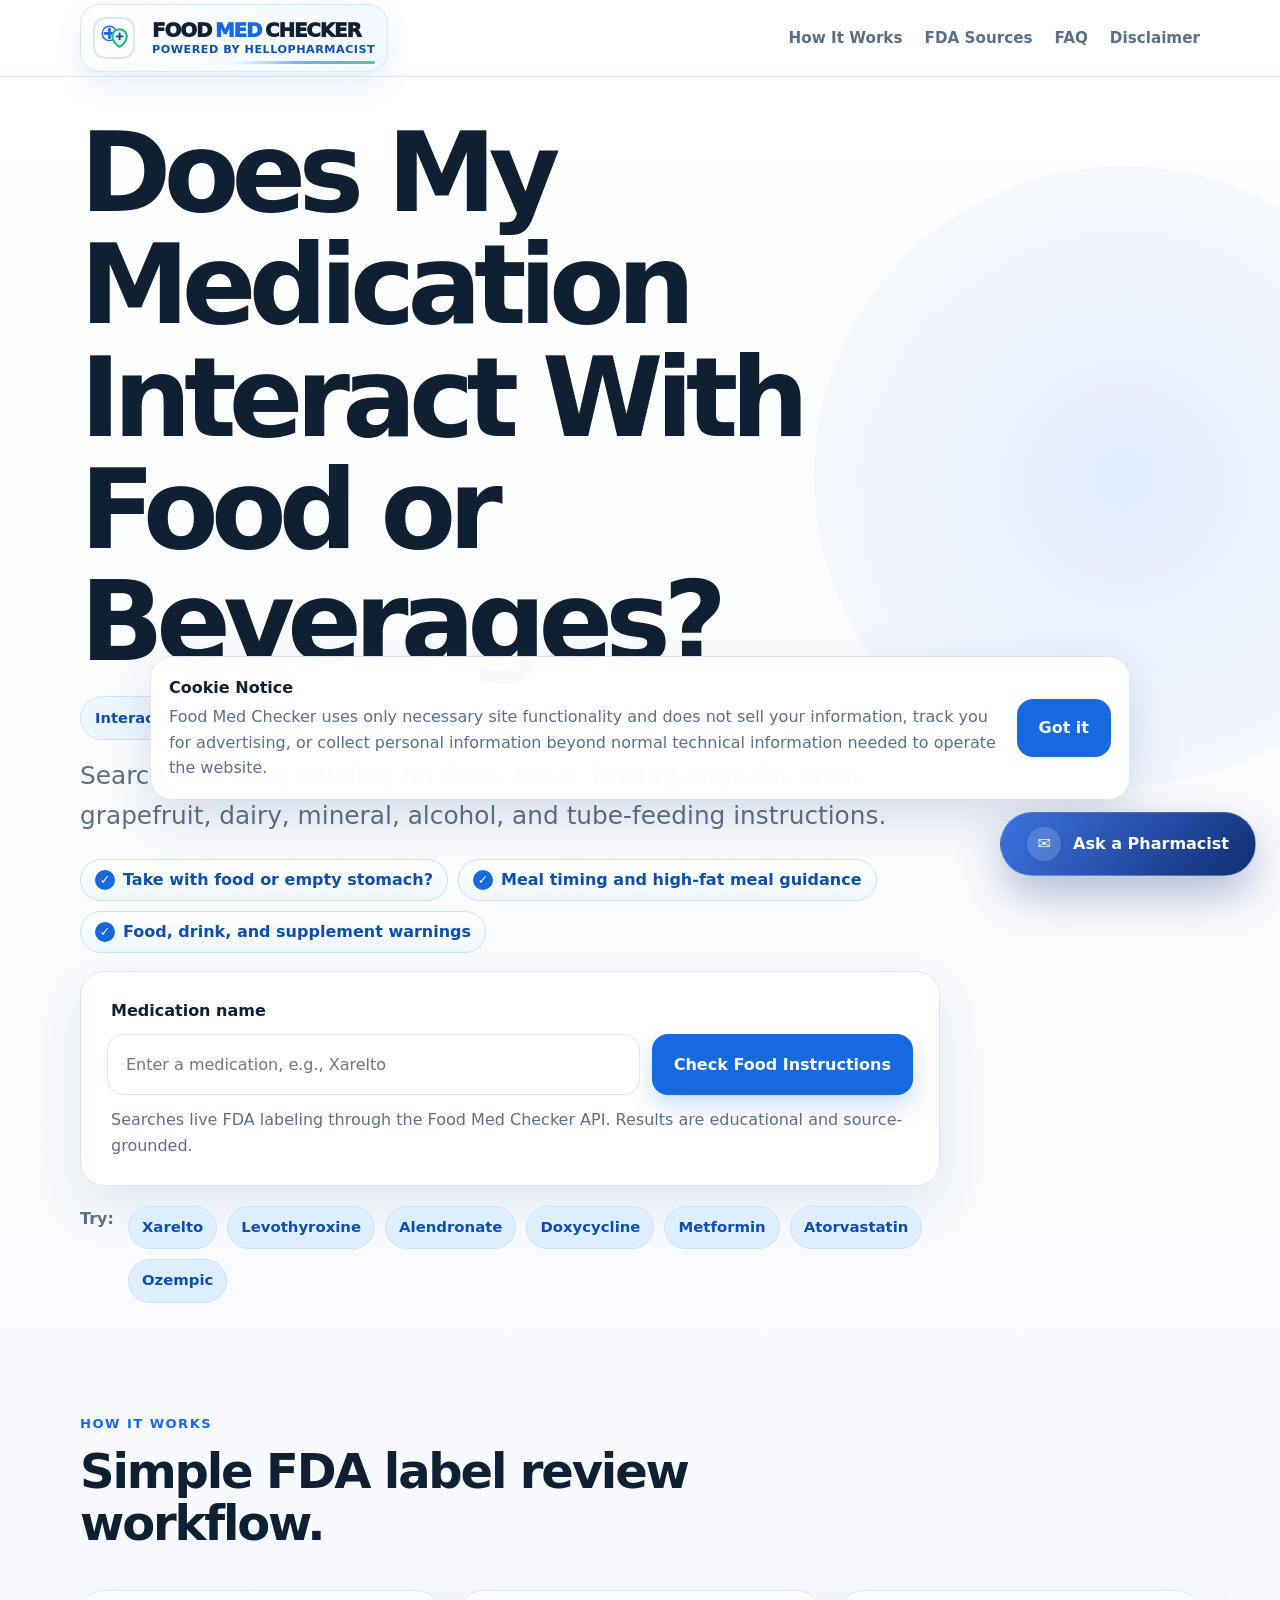
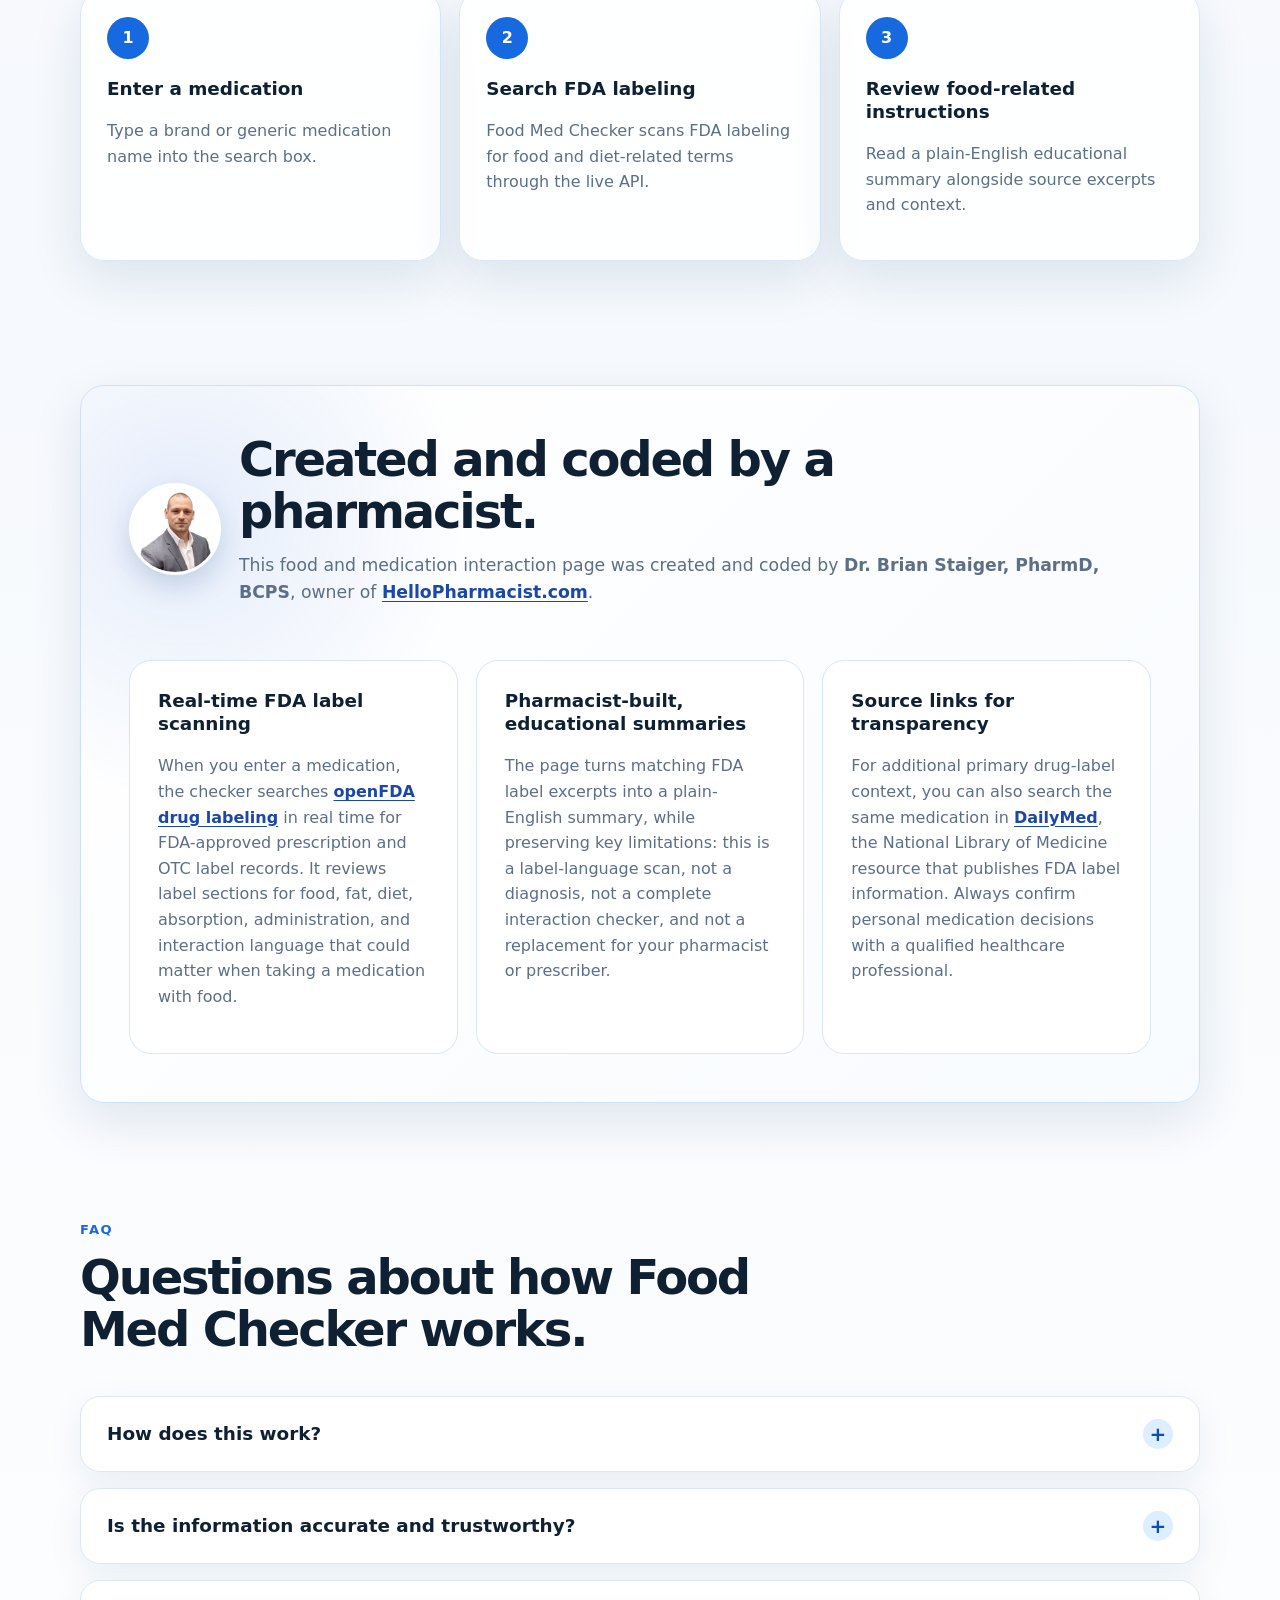
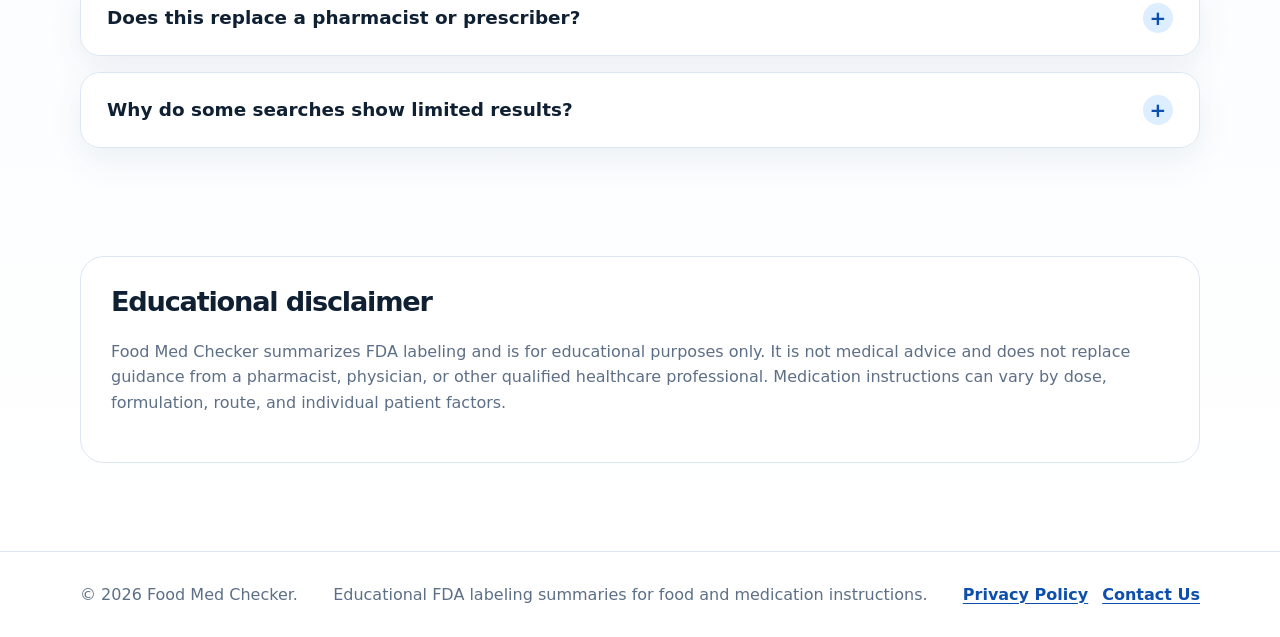
==== index.html @ e7efd561 "Adjust header icon and headshot sizing" ====
<!DOCTYPE html>
<html lang="en">
<head>
  <meta charset="UTF-8">
  <meta name="viewport" content="width=device-width, initial-scale=1.0">
  <title>Does My Medication Interact With Food or Beverages? | Food Med Checker</title>
  <meta name="description" content="Search FDA drug labeling for food, meal, fasting, high-fat meal, grapefruit, dairy, mineral, alcohol, and tube-feeding medication instructions.">
  <link rel="stylesheet" href="assets/css/styles.css">
</head>
<body>
  <header class="site-header">
    <div class="container header-inner">
      <a class="brand" href="#top" aria-label="Food Med Checker home">
        <img class="brand-logo" src="assets/food-med-icon.svg" alt="" aria-hidden="true">
        <span class="brand-text-wrap">
          <span class="brand-title"><span>Food</span> <span>Med</span> <span>Checker</span></span>
          <span class="brand-powered">Powered by HelloPharmacist</span>
        </span>
      </a>
      <nav class="site-nav" aria-label="Primary navigation">
        <a href="#how-it-works">How It Works</a>
        <a href="#fda-sources">FDA Sources</a>
        <a href="#faq">FAQ</a>
        <a href="#disclaimer">Disclaimer</a>
      </nav>
    </div>
  </header>

  <main id="top">
    <section class="hero section">
      <div class="container hero-grid">
        <div class="hero-copy">
          <h1>Does My Medication Interact With Food or Beverages?</h1>
          <p class="powered-by">Interaction Checker Powered by <a href="https://hellopharmacist.com/" target="_blank" rel="noopener noreferrer">HelloPharmacist</a></p>
          <p class="hero-subtitle">Search FDA drug labeling for food, meal, fasting, high-fat meal, grapefruit, dairy, mineral, alcohol, and tube-feeding instructions.</p>

          <div class="hero-highlights" aria-label="What Food Med Checker searches for">
            <span>Take with food or empty stomach?</span>
            <span>Meal timing and high-fat meal guidance</span>
            <span>Food, drink, and supplement warnings</span>
          </div>

          <form class="search-card" id="med-search-form" aria-label="Medication food instruction search">
            <label for="medication-input">Medication name</label>
            <div class="search-row autocomplete-root">
              <div class="autocomplete-field">
                <input id="medication-input" name="medication" type="search" placeholder="Enter a medication, e.g., Xarelto" autocomplete="off" aria-autocomplete="list" aria-expanded="false" aria-controls="suggestions-list" required>
                <div id="suggestions-list" class="suggestions-dropdown hidden" role="listbox" aria-label="Medication suggestions"></div>
              </div>
              <button type="submit">Check Food Instructions</button>
            </div>
            <p class="search-note">Searches live FDA labeling through the Food Med Checker API. Results are educational and source-grounded.</p>
          </form>

          <div class="example-area" aria-label="Example medication searches">
            <span>Try:</span>
            <div class="chip-list">
              <button class="example-chip" type="button">Xarelto</button>
              <button class="example-chip" type="button">Levothyroxine</button>
              <button class="example-chip" type="button">Alendronate</button>
              <button class="example-chip" type="button">Doxycycline</button>
              <button class="example-chip" type="button">Metformin</button>
              <button class="example-chip" type="button">Atorvastatin</button>
              <button class="example-chip" type="button">Ozempic</button>
            </div>
          </div>
        </div>
      </div>
    </section>

    <section class="results-section" aria-live="polite" aria-atomic="false">
      <div class="container">
        <div id="result-card" class="result-card hidden"></div>
      </div>
    </section>

    <section class="section" id="how-it-works">
      <div class="container">
        <div class="section-heading">
          <p class="eyebrow">How it works</p>
          <h2>Simple FDA label review workflow.</h2>
        </div>
        <div class="steps-grid">
          <article class="step-card">
            <span class="step-number">1</span>
            <h3>Enter a medication</h3>
            <p>Type a brand or generic medication name into the search box.</p>
          </article>
          <article class="step-card">
            <span class="step-number">2</span>
            <h3>Search FDA labeling</h3>
            <p>Food Med Checker scans FDA labeling for food and diet-related terms through the live API.</p>
          </article>
          <article class="step-card">
            <span class="step-number">3</span>
            <h3>Review food-related instructions</h3>
            <p>Read a plain-English educational summary alongside source excerpts and context.</p>
          </article>
        </div>
      </div>
    </section>

    <section class="section trust-section" id="fda-sources">
      <div class="container trust-container pharmacist-container">
        <div class="pharmacist-layout">
          <img class="pharmacist-headshot" src="assets/Head Tran.png" alt="Dr. Brian Staiger, PharmD, BCPS">
          <div class="trust-intro">
            <h2>Created and coded by a pharmacist.</h2>
            <p>This food and medication interaction page was created and coded by <strong>Dr. Brian Staiger, PharmD, BCPS</strong>, owner of <a href="https://hellopharmacist.com/" target="_blank" rel="noopener noreferrer">HelloPharmacist.com</a>.</p>
          </div>
        </div>
        <div class="trust-grid">
          <article class="trust-card">
            <h3>Real-time FDA label scanning</h3>
            <p>When you enter a medication, the checker searches <a href="https://open.fda.gov/apis/drug/label/" target="_blank" rel="noopener noreferrer">openFDA drug labeling</a> in real time for FDA-approved prescription and OTC label records. It reviews label sections for food, fat, diet, absorption, administration, and interaction language that could matter when taking a medication with food.</p>
          </article>
          <article class="trust-card">
            <h3>Pharmacist-built, educational summaries</h3>
            <p>The page turns matching FDA label excerpts into a plain-English summary, while preserving key limitations: this is a label-language scan, not a diagnosis, not a complete interaction checker, and not a replacement for your pharmacist or prescriber.</p>
          </article>
          <article class="trust-card">
            <h3>Source links for transparency</h3>
            <p>For additional primary drug-label context, you can also search the same medication in <a href="https://dailymed.nlm.nih.gov/dailymed/" target="_blank" rel="noopener noreferrer">DailyMed</a>, the National Library of Medicine resource that publishes FDA label information. Always confirm personal medication decisions with a qualified healthcare professional.</p>
          </article>
        </div>
      </div>
    </section>

    <section class="section faq-section" id="faq">
      <div class="container">
        <div class="section-heading">
          <p class="eyebrow">FAQ</p>
          <h2>Questions about how Food Med Checker works.</h2>
        </div>
        <div class="faq-list">
          <details class="faq-item">
            <summary>How does this work?</summary>
            <p>Enter a medication name and click “Check Food Instructions.” Food Med Checker searches FDA-approved drug labeling in real time, looks for food-related administration and interaction language, and then shows a plain-English summary with the exact source excerpts used to support the result.</p>
          </details>
          <details class="faq-item">
            <summary>Is the information accurate and trustworthy?</summary>
            <p>The checker reviews FDA-approved labeling for drugs in real time when you click “Check Food Instructions.” No information is made up, written as an unsupported opinion, or pulled from an unverified database. The source material comes from FDA labeling records—the same label information you can review through resources such as DailyMed.</p>
          </details>
          <details class="faq-item">
            <summary>Does this replace a pharmacist or prescriber?</summary>
            <p>No. Food Med Checker is an educational label-search tool. It can help you find FDA label language about food, meals, fasting, absorption, and related instructions, but your pharmacist or prescriber should confirm what applies to your dose, formulation, medical history, and full medication list.</p>
          </details>
          <details class="faq-item">
            <summary>Why do some searches show limited results?</summary>
            <p>Some labels do not contain clear food-related wording, and instructions can vary by brand, generic manufacturer, formulation, and route. If a result looks incomplete, try a brand name and a generic name, then review the linked label source or ask a healthcare professional.</p>
          </details>
        </div>
      </div>
    </section>

    <section class="section disclaimer-section" id="disclaimer">
      <div class="container">
        <div class="disclaimer-card">
          <h2>Educational disclaimer</h2>
          <p>Food Med Checker summarizes FDA labeling and is for educational purposes only. It is not medical advice and does not replace guidance from a pharmacist, physician, or other qualified healthcare professional. Medication instructions can vary by dose, formulation, route, and individual patient factors.</p>
        </div>
      </div>
    </section>
  </main>

  <footer class="site-footer">
    <div class="container footer-inner">
      <p>&copy; <span id="year"></span> Food Med Checker.</p>
      <p>Educational FDA labeling summaries for food and medication instructions.</p>
      <nav class="footer-links" aria-label="Footer navigation">
        <a href="privacy-policy.html">Privacy Policy</a>
        <a href="contact-us.html">Contact Us</a>
      </nav>
    </div>
  </footer>

  <a class="sticky-pharmacist-cta" href="contact-us.html" aria-label="Ask a pharmacist">
    <span class="cta-icon" aria-hidden="true">✉</span>
    <span>Ask a Pharmacist</span>
  </a>

  <div class="cookie-banner hidden" id="cookie-banner" role="dialog" aria-live="polite" aria-label="Cookie notice">
    <div>
      <strong>Cookie Notice</strong>
      <p>Food Med Checker uses only necessary site functionality and does not sell your information, track you for advertising, or collect personal information beyond normal technical information needed to operate the website.</p>
    </div>
    <button type="button" id="cookie-accept-button">Got it</button>
  </div>

  <script src="assets/js/app.js" defer></script>
</body>
</html>
---- assets/css/styles.css ----
:root {
  --bg: #f6f9fd;
  --surface: #ffffff;
  --surface-blue: #eef7ff;
  --text: #102033;
  --muted: #5d6f86;
  --blue: #1769e0;
  --blue-dark: #0e4fae;
  --blue-soft: #dceeff;
  --border: #dbe7f3;
  --shadow: 0 18px 50px rgba(25, 72, 125, 0.12);
  --radius: 24px;
}

* { box-sizing: border-box; }

html {
  scroll-behavior: smooth;
}

body {
  margin: 0;
  font-family: system-ui, -apple-system, BlinkMacSystemFont, "Segoe UI", sans-serif;
  color: var(--text);
  background: linear-gradient(180deg, #ffffff 0%, var(--bg) 48%, #ffffff 100%);
  line-height: 1.6;
  overflow-x: hidden;
}

a { color: inherit; text-decoration: none; }

.container {
  width: min(1120px, calc(100% - 40px));
  margin: 0 auto;
}

.site-header {
  position: sticky;
  top: 0;
  z-index: 20;
  background: rgba(255, 255, 255, 0.88);
  backdrop-filter: blur(16px);
  border-bottom: 1px solid rgba(219, 231, 243, 0.8);
}

.header-inner,
.footer-inner {
  display: flex;
  align-items: center;
  justify-content: space-between;
  gap: 24px;
}

.header-inner { min-height: 76px; }

.brand {
  position: relative;
  display: inline-flex;
  align-items: center;
  gap: 13px;
  padding: 8px 12px 8px 8px;
  border: 1px solid rgba(199, 227, 255, 0.72);
  border-radius: 20px;
  background: linear-gradient(135deg, rgba(255, 255, 255, 0.94) 0%, rgba(238, 247, 255, 0.9) 100%);
  box-shadow: 0 12px 28px rgba(23, 105, 224, 0.11);
  font-weight: 800;
  letter-spacing: -0.02em;
}

.brand::after {
  content: "";
  position: absolute;
  right: 12px;
  bottom: 7px;
  width: 46%;
  height: 3px;
  border-radius: 999px;
  background: linear-gradient(90deg, rgba(23, 105, 224, 0), rgba(23, 105, 224, 0.55), rgba(42, 179, 126, 0.75));
}

.brand-logo {
  display: block;
  width: 50px;
  height: 50px;
  flex: 0 0 auto;
  object-fit: contain;
  padding: 4px;
  border-radius: 14px;
  background: #ffffff;
}

.brand-text-wrap {
  display: grid;
  gap: 3px;
  line-height: 1.02;
}

.brand-title {
  display: flex;
  flex-wrap: wrap;
  gap: 0.18em;
  color: var(--text);
  font-size: clamp(1.02rem, 1.6vw, 1.24rem);
  font-weight: 950;
  letter-spacing: -0.055em;
  text-transform: uppercase;
}

.brand-title span:nth-child(2) {
  color: var(--blue);
}

.brand-powered {
  color: var(--blue-dark);
  font-size: 0.7rem;
  font-weight: 800;
  letter-spacing: 0.045em;
  text-transform: uppercase;
}

.site-nav {
  display: flex;
  gap: 22px;
  color: var(--muted);
  font-size: 0.95rem;
  font-weight: 600;
}

.site-nav a:hover { color: var(--blue); }

.section { padding: 88px 0; }

.hero { padding-top: 76px; }

.hero-grid {
  display: grid;
  grid-template-columns: minmax(0, 1.15fr) minmax(310px, 0.85fr);
  gap: 40px;
  align-items: center;
}

.eyebrow {
  margin: 0 0 12px;
  color: var(--blue);
  font-size: 0.82rem;
  font-weight: 800;
  letter-spacing: 0.11em;
  text-transform: uppercase;
}

h1, h2, h3, p { margin-top: 0; }

h1 {
  max-width: 760px;
  margin-bottom: 22px;
  font-size: clamp(2.35rem, 5.15vw, 4.35rem);
  line-height: 1.02;
  letter-spacing: -0.07em;
}

h2 {
  font-size: clamp(2rem, 4vw, 3rem);
  line-height: 1.08;
  letter-spacing: -0.045em;
}

h3 {
  font-size: 1.15rem;
  line-height: 1.25;
}

.hero-subtitle {
  max-width: 720px;
  color: var(--muted);
  font-size: clamp(1.08rem, 2vw, 1.35rem);
}

.search-card,
.hero-panel,
.step-card,
.trust-container,
.disclaimer-card,
.result-card {
  border: 1px solid var(--border);
  border-radius: var(--radius);
  background: rgba(255, 255, 255, 0.94);
  box-shadow: var(--shadow);
}

.search-card {
  max-width: 780px;
  margin: 32px 0 20px;
  padding: 18px;
}

.search-card label {
  display: block;
  margin: 0 0 10px 4px;
  font-weight: 800;
}

.search-row {
  display: flex;
  gap: 12px;
}

input[type="search"] {
  flex: 1;
  min-width: 0;
  border: 1px solid var(--border);
  border-radius: 16px;
  padding: 17px 18px;
  color: var(--text);
  font: inherit;
  outline: none;
}

input[type="search"]:focus {
  border-color: var(--blue);
  box-shadow: 0 0 0 4px rgba(23, 105, 224, 0.12);
}

button {
  border: 0;
  border-radius: 16px;
  padding: 16px 22px;
  cursor: pointer;
  font: inherit;
  font-weight: 800;
}

.search-row button {
  color: #ffffff;
  background: var(--blue);
  box-shadow: 0 12px 24px rgba(23, 105, 224, 0.22);
}

.search-row button:hover { background: var(--blue-dark); }

.search-note {
  margin: 12px 4px 0;
  color: var(--muted);
  font-size: 0.92rem;
}

.example-area {
  display: flex;
  align-items: flex-start;
  gap: 14px;
  color: var(--muted);
  font-weight: 700;
}

.chip-list {
  display: flex;
  flex-wrap: wrap;
  gap: 10px;
}

.example-chip {
  padding: 9px 13px;
  color: var(--blue-dark);
  background: var(--blue-soft);
  border: 1px solid #c7e3ff;
  border-radius: 999px;
  font-size: 0.93rem;
}

.example-chip:hover { background: #cfe8ff; }

.hero-panel {
  padding: 34px;
  background: linear-gradient(180deg, #ffffff 0%, var(--surface-blue) 100%);
}


.hero-panel p,
.step-card p,
.trust-card p,
.disclaimer-card p,
.result-section-card p { color: var(--muted); }

.hero-panel ul {
  margin: 22px 0 0;
  padding-left: 20px;
  color: var(--text);
  font-weight: 600;
}

.results-section { padding: 0 0 20px; }

.result-card {
  padding: 30px;
  scroll-margin-top: 100px;
  overflow: hidden;
}

.hidden { display: none; }

.result-topline {
  display: inline-flex;
  margin-bottom: 14px;
  padding: 7px 12px;
  border-radius: 999px;
  color: var(--blue-dark);
  background: var(--blue-soft);
  font-size: 0.85rem;
  font-weight: 800;
}

.result-status {
  margin-bottom: 24px;
  padding: 16px 18px;
  border: 1px solid #c7e3ff;
  border-radius: 18px;
  color: var(--blue-dark);
  background: var(--surface-blue);
  font-weight: 700;
}

.result-grid {
  display: grid;
  grid-template-columns: repeat(2, minmax(0, 1fr));
  gap: 16px;
  min-width: 0;
}

.result-section-card {
  min-width: 0;
  max-width: 100%;
  padding: 20px;
  border: 1px solid var(--border);
  border-radius: 18px;
  background: #ffffff;
  overflow-wrap: anywhere;
}

.result-section-card:last-child { grid-column: 1 / -1; }

.section-heading {
  max-width: 720px;
  margin-bottom: 30px;
}

.steps-grid,
.trust-grid {
  display: grid;
  grid-template-columns: repeat(3, minmax(0, 1fr));
  gap: 18px;
}

.step-card,
.trust-card { padding: 26px; }

.step-number {
  display: grid;
  place-items: center;
  width: 42px;
  height: 42px;
  margin-bottom: 18px;
  border-radius: 50%;
  color: #ffffff;
  background: var(--blue);
  font-weight: 900;
}

.trust-section { padding-top: 36px; }

.trust-container {
  padding: 40px;
  background: linear-gradient(135deg, #ffffff 0%, #f0f8ff 100%);
}

.trust-intro {
  max-width: 790px;
  margin-bottom: 28px;
}

.trust-intro p:last-child { color: var(--muted); font-size: 1.08rem; }

.trust-card {
  border: 1px solid var(--border);
  border-radius: 20px;
  background: #ffffff;
}

.disclaimer-section { padding-top: 20px; }

.disclaimer-card {
  padding: 30px;
  box-shadow: none;
}

.disclaimer-card h2 { font-size: 1.7rem; }

.site-footer {
  padding: 30px 0;
  color: var(--muted);
  border-top: 1px solid var(--border);
}

.site-footer p { margin: 0; }

@media (max-width: 860px) {
  .header-inner,
  .footer-inner,
  .example-area {
    align-items: flex-start;
    flex-direction: column;
  }

  .site-nav { gap: 14px; flex-wrap: wrap; }

  .hero-grid,
  .steps-grid,
  .trust-grid,
  .result-grid {
    grid-template-columns: 1fr;
  }

  .section { padding: 64px 0; }

  .hero { padding-top: 52px; }

  .result-section-card:last-child { grid-column: auto; }
}

@media (max-width: 620px) {
  .container { width: min(100% - 28px, 1120px); }

  .site-header {
    position: static;
  }

  .header-inner {
    min-height: 66px;
  }

  .site-nav {
    display: none;
  }

  .search-row { flex-direction: column; }

  .search-row button,
  input[type="search"] { width: 100%; }

  .search-card,
  .hero-panel,
  .trust-container,
  .disclaimer-card,
  .result-card { border-radius: 20px; }

  .trust-container,
  .result-card { padding: 22px; }

  .result-section-card { padding: 18px; }

  h1 { letter-spacing: -0.055em; }
}

.search-row button:disabled {
  cursor: wait;
  opacity: 0.74;
}

.result-status-warning {
  border-color: #f3d58a;
  color: #76530a;
  background: #fff8e8;
}

.result-status-error {
  border-color: #f1b9b9;
  color: #8d2424;
  background: #fff0f0;
}

.result-topline-error {
  color: #8d2424;
  background: #ffe1e1;
}

.loading-card {
  display: flex;
  align-items: center;
  gap: 18px;
  padding: 22px;
  border: 1px solid #c7e3ff;
  border-radius: 20px;
  color: var(--blue-dark);
  background: linear-gradient(135deg, #ffffff 0%, var(--surface-blue) 100%);
}

.loading-card p { margin: 4px 0 0; color: var(--muted); }

.loading-spinner {
  flex: 0 0 auto;
  width: 34px;
  height: 34px;
  border: 4px solid #c7e3ff;
  border-top-color: var(--blue);
  border-radius: 50%;
  animation: spin 0.9s linear infinite;
}

@keyframes spin { to { transform: rotate(360deg); } }

.result-metadata {
  margin: -6px 0 22px;
  color: var(--muted);
  font-size: 0.92rem;
  font-weight: 600;
}


.sources-info-icon {
  display: inline-flex;
  align-items: center;
  justify-content: center;
  flex: 0 0 auto;
  width: 18px;
  height: 18px;
  min-width: 18px;
  padding: 0;
  border: 1px solid #b8cce3;
  border-radius: 50%;
  color: var(--blue-dark);
  background: #f3f8ff;
  font-size: 0.72rem;
  line-height: 1;
  font-weight: 800;
  box-shadow: none;
}

.sources-info-card {
  display: flex;
  align-items: flex-start;
  gap: 10px;
  max-width: 100%;
  margin: 0 0 16px;
  padding: 12px 14px;
  border: 1px solid var(--border);
  border-radius: 14px;
  color: var(--text);
  background: #f8fbff;
  font-size: 0.82rem;
  font-weight: 600;
  line-height: 1.45;
}

.sources-info-card p {
  min-width: 0;
  margin: 0;
}

.result-section-card h4,
.source-card h4,
.excerpt-card h4 {
  margin: 0 0 8px;
  font-size: 1rem;
  line-height: 1.3;
}

.result-section-card-featured {
  background: linear-gradient(180deg, #ffffff 0%, #f6fbff 100%);
}

.findings-list {
  margin: 0;
  padding-left: 20px;
  color: var(--muted);
}

.findings-list li + li { margin-top: 10px; }

.term-chip-list {
  display: flex;
  flex-wrap: wrap;
  gap: 10px;
}

.term-chip {
  display: inline-flex;
  align-items: center;
  padding: 8px 12px;
  border: 1px solid #c7e3ff;
  border-radius: 999px;
  color: var(--blue-dark);
  background: var(--surface-blue);
  font-size: 0.9rem;
  font-weight: 800;
}

.excerpt-section,
.sources-card { grid-column: 1 / -1; }

.excerpt-list,
.source-list {
  display: grid;
  gap: 14px;
}

.excerpt-card,
.source-card {
  min-width: 0;
  max-width: 100%;
  padding: 17px;
  border: 1px solid var(--border);
  border-radius: 16px;
  background: #fbfdff;
  overflow-wrap: anywhere;
}

.excerpt-card p,
.source-card p { margin-bottom: 0; }

.excerpt-meta {
  display: flex;
  flex-wrap: wrap;
  gap: 8px;
  margin-bottom: 10px;
}

.excerpt-meta span {
  padding: 5px 9px;
  border-radius: 999px;
  color: var(--muted);
  background: #eef4fb;
  font-size: 0.82rem;
  font-weight: 700;
}

.source-link {
  display: inline-flex;
  margin-top: 12px;
  color: var(--blue);
  font-weight: 800;
}

.source-link:hover { color: var(--blue-dark); }

.source-id,
.result-disclaimer,
.technical-details {
  color: var(--muted);
  font-size: 0.9rem;
}

.source-id { margin-top: 8px; }

.result-disclaimer {
  margin-top: 18px;
  padding-top: 18px;
  border-top: 1px solid var(--border);
}

.technical-details {
  margin-top: 16px;
}

.technical-details summary {
  cursor: pointer;
  font-weight: 800;
}

.powered-by {
  display: inline-flex;
  align-items: center;
  gap: 6px;
  margin: -6px 0 16px;
  padding: 9px 14px;
  border: 1px solid #c7e3ff;
  border-radius: 999px;
  color: var(--blue-dark);
  background: var(--surface-blue);
  font-size: 0.92rem;
  font-weight: 800;
}

.powered-by a,
.trust-card a,
.trust-intro a,
.excerpt-link {
  color: #1b48a8;
  text-decoration: underline;
  text-underline-offset: 3px;
  font-weight: 800;
}

.pharmacist-container {
  position: relative;
  overflow: hidden;
  padding: 48px;
  border-color: #cfe0fb;
  background: radial-gradient(circle at 9% 18%, rgba(58, 115, 226, 0.13), transparent 24%), linear-gradient(135deg, #ffffff 0%, #f8fbff 100%);
}

.pharmacist-layout {
  display: flex;
  align-items: center;
  gap: 18px;
  margin-bottom: 36px;
}

.pharmacist-headshot {
  width: 92px;
  height: 92px;
  flex: 0 0 92px;
  border: 3px solid #ffffff;
  border-radius: 50%;
  background: #ffffff;
  box-shadow: 0 12px 26px rgba(25, 72, 125, 0.18);
  object-fit: cover;
  object-position: center top;
}

.pill-eyebrow {
  display: inline-flex;
  margin-bottom: 18px;
  padding: 7px 16px;
  border-radius: 999px;
  background: var(--blue-soft);
}

.pharmacist-container .trust-intro {
  max-width: 880px;
  margin-bottom: 0;
}

.pharmacist-container .trust-intro h2 {
  margin-bottom: 14px;
}

.pharmacist-container .trust-card {
  padding: 28px;
  border-color: #d8e6fa;
  border-radius: 22px;
  box-shadow: none;
}

.faq-section {
  padding-top: 28px;
}

.faq-list {
  display: grid;
  gap: 16px;
}

.faq-item {
  padding: 24px 26px;
  border: 1px solid var(--border);
  border-radius: 20px;
  background: rgba(255, 255, 255, 0.94);
  box-shadow: 0 12px 34px rgba(25, 72, 125, 0.08);
}

.faq-item h3 {
  margin-bottom: 8px;
}

.faq-item p,
.excerpt-count,
.excerpt-source-note {
  color: var(--muted);
}

.excerpt-count {
  margin-bottom: 14px;
  font-weight: 800;
}

.excerpt-card-heading {
  display: flex;
  align-items: flex-start;
  justify-content: space-between;
  gap: 16px;
}

.excerpt-link {
  flex: 0 0 auto;
  font-size: 0.9rem;
}

.excerpt-source-note {
  margin-top: 10px;
  font-size: 0.9rem;
  font-weight: 600;
}

@media (max-width: 860px) {
  .pharmacist-layout {
    grid-template-columns: 1fr;
  }
}

@media (max-width: 620px) {
  .powered-by {
    align-items: flex-start;
    flex-direction: column;
    border-radius: 18px;
  }

  .pharmacist-container {
    padding: 24px;
  }

  .excerpt-card-heading {
    flex-direction: column;
    gap: 4px;
  }
}

/* Requested layout refinements */
.hero {
  padding-top: 56px;
  padding-bottom: 56px;
}

.hero-grid {
  align-items: start;
}

.hero-panel {
  margin-top: 0;
}

.search-card {
  margin-top: 24px;
}

.example-area {
  margin-bottom: 0;
}

#how-it-works {
  padding-top: 48px;
}

.faq-item {
  padding: 0;
  overflow: hidden;
}

.faq-item summary {
  position: relative;
  display: flex;
  align-items: center;
  justify-content: space-between;
  gap: 18px;
  padding: 22px 26px;
  cursor: pointer;
  font-size: 1.15rem;
  font-weight: 800;
  line-height: 1.25;
  list-style: none;
}

.faq-item summary::-webkit-details-marker {
  display: none;
}

.faq-item summary::after {
  content: "+";
  display: grid;
  flex: 0 0 auto;
  place-items: center;
  width: 30px;
  height: 30px;
  border-radius: 50%;
  color: var(--blue-dark);
  background: var(--blue-soft);
  font-size: 1.25rem;
  line-height: 1;
}

.faq-item[open] summary::after {
  content: "–";
}

.faq-item p {
  margin: -4px 26px 24px;
}

.excerpt-source-details {
  color: var(--muted);
  font-weight: 600;
}

.excerpt-card .source-id {
  margin: 4px 0 12px;
}

@media (max-width: 860px) {
  .hero {
    padding-top: 44px;
    padding-bottom: 44px;
  }

  #how-it-works {
    padding-top: 40px;
  }
}

.autocomplete-root {
  position: relative;
  align-items: stretch;
}

.autocomplete-field {
  position: relative;
  flex: 1;
  min-width: 0;
}

.autocomplete-field input[type="search"] {
  width: 100%;
}

.suggestions-dropdown {
  position: absolute;
  top: calc(100% + 8px);
  right: 0;
  left: 0;
  z-index: 30;
  display: grid;
  max-height: 320px;
  overflow-y: auto;
  padding: 6px 0;
  border: 1px solid var(--border);
  border-radius: 12px;
  background: #ffffff;
  box-shadow: 0 12px 28px rgba(25, 72, 125, 0.12);
}

.suggestion-item {
  display: block;
  width: 100%;
  padding: 11px 16px;
  border-radius: 0;
  color: var(--text);
  background: transparent;
  text-align: left;
  font: inherit;
  font-weight: 600;
}

.suggestion-item:hover,
.suggestion-item:focus {
  color: var(--blue-dark);
  background: var(--surface-blue);
  outline: none;
}

.drug-summary-card {
  grid-column: 1 / -1;
  background: linear-gradient(180deg, #ffffff 0%, #f8fbff 100%);
}

.drug-summary-card h4 {
  margin-bottom: 14px;
}

.drug-summary-list {
  display: grid;
  grid-template-columns: repeat(2, minmax(0, 1fr));
  gap: 12px;
  margin: 0 0 16px;
}

.drug-summary-detail {
  padding: 12px;
  border: 1px solid #e4edf7;
  border-radius: 14px;
  background: #ffffff;
}

.drug-summary-detail dt {
  color: var(--blue-dark);
  font-size: 0.78rem;
  font-weight: 900;
  letter-spacing: 0.06em;
  text-transform: uppercase;
}

.drug-summary-detail dd {
  margin: 4px 0 0;
  color: var(--muted);
  font-weight: 650;
}

.fda-label-description {
  padding: 14px 16px;
  border-left: 4px solid var(--blue);
  border-radius: 14px;
  background: var(--surface-blue);
}

.medline-card {
  padding: 16px;
  border: 1px solid #cfe0fb;
  border-radius: 16px;
  background: #ffffff;
}

.terms-found-note {
  margin-bottom: 18px;
  color: var(--muted);
}

.medline-source {
  margin-bottom: 10px;
  color: var(--blue-dark);
  font-size: 0.9rem;
  font-weight: 800;
}

@media (max-width: 620px) {
  .autocomplete-field {
    width: 100%;
  }

  .suggestions-dropdown {
    max-height: 280px;
  }

  .drug-summary-list {
    grid-template-columns: 1fr;
  }
}

.suggestions-dropdown.hidden {
  display: none;
}

.footer-inner {
  flex-wrap: wrap;
}

.footer-links {
  display: inline-flex;
  flex-wrap: wrap;
  gap: 14px;
  font-weight: 800;
}

.footer-links a {
  color: var(--blue-dark);
  text-decoration: underline;
  text-underline-offset: 3px;
}

.sticky-pharmacist-cta {
  position: fixed;
  right: max(24px, env(safe-area-inset-right));
  bottom: max(24px, env(safe-area-inset-bottom));
  z-index: 40;
  display: inline-flex;
  align-items: center;
  gap: 12px;
  min-height: 58px;
  padding: 14px 26px;
  border: 1px solid rgba(255, 255, 255, 0.22);
  border-radius: 999px;
  color: #ffffff;
  background: linear-gradient(135deg, #3f78e8 0%, #0f2c6f 100%);
  box-shadow: 0 18px 48px rgba(16, 45, 111, 0.32);
  font-size: 1rem;
  font-weight: 900;
}

.sticky-pharmacist-cta:hover {
  transform: translateY(-1px);
  box-shadow: 0 22px 54px rgba(16, 45, 111, 0.38);
}

.cta-icon {
  display: inline-grid;
  place-items: center;
  width: 34px;
  height: 34px;
  border-radius: 50%;
  background: rgba(255, 255, 255, 0.16);
  font-size: 1rem;
}

.cookie-banner {
  position: fixed;
  right: 24px;
  bottom: 100px;
  left: 24px;
  z-index: 45;
  display: flex;
  align-items: center;
  justify-content: space-between;
  gap: 18px;
  max-width: 980px;
  margin: 0 auto;
  padding: 18px;
  border: 1px solid var(--border);
  border-radius: 22px;
  background: rgba(255, 255, 255, 0.98);
  box-shadow: 0 18px 50px rgba(25, 72, 125, 0.18);
}

.cookie-banner p {
  margin: 4px 0 0;
  color: var(--muted);
}

.cookie-banner button {
  flex: 0 0 auto;
  color: #ffffff;
  background: var(--blue);
}

.cookie-banner.hidden {
  display: none;
}

.simple-page {
  min-height: 65vh;
}

.simple-page-card {
  max-width: 880px;
  padding: 42px;
  border: 1px solid var(--border);
  border-radius: var(--radius);
  background: rgba(255, 255, 255, 0.96);
  box-shadow: var(--shadow);
}

.simple-page-card h1 {
  margin-bottom: 10px;
  font-size: clamp(2.4rem, 6vw, 4.3rem);
}

.simple-page-card h2 {
  margin-top: 30px;
  font-size: clamp(1.45rem, 3vw, 2rem);
}

.simple-page-card p,
.contact-note {
  color: var(--muted);
}

.simple-page-card a {
  color: var(--blue-dark);
  text-decoration: underline;
  text-underline-offset: 3px;
  font-weight: 800;
}

.updated-date {
  font-weight: 800;
}

.email-card {
  display: inline-flex;
  align-items: center;
  gap: 14px;
  margin: 18px 0;
  padding: 18px 22px;
  border-radius: 22px;
  color: #ffffff !important;
  background: linear-gradient(135deg, #3f78e8 0%, #0f2c6f 100%);
  box-shadow: 0 18px 42px rgba(16, 45, 111, 0.25);
  text-decoration: none !important;
}

.email-card small {
  display: block;
  color: rgba(255, 255, 255, 0.82);
  font-weight: 700;
}

@media (max-width: 620px) {
  .sticky-pharmacist-cta {
    right: 14px;
    bottom: 14px;
    left: auto;
    min-height: 48px;
    padding: 10px 14px;
    gap: 8px;
    justify-content: center;
    font-size: 0.82rem;
  }

  .sticky-pharmacist-cta .cta-icon {
    width: 28px;
    height: 28px;
    font-size: 0.9rem;
  }

  .cookie-banner {
    right: 14px;
    bottom: 88px;
    left: 14px;
    flex-direction: column;
    align-items: stretch;
  }

  .cookie-banner button {
    width: 100%;
  }

  .simple-page-card {
    padding: 26px;
  }
}


/* Full-width above-the-fold hero */
.hero {
  position: relative;
  min-height: calc(100svh - 76px);
  display: flex;
  align-items: center;
  padding-top: clamp(36px, 7vh, 72px);
  padding-bottom: clamp(42px, 8vh, 82px);
  overflow: hidden;
}

.hero::before {
  content: "";
  position: absolute;
  inset: 7% -12% auto auto;
  width: min(52vw, 620px);
  aspect-ratio: 1;
  border-radius: 50%;
  background: radial-gradient(circle, rgba(23, 105, 224, 0.12), rgba(23, 105, 224, 0));
  pointer-events: none;
}

.hero-grid {
  position: relative;
  grid-template-columns: 1fr;
  gap: 0;
}

.hero-copy {
  width: min(100%, 980px);
}

.hero-copy h1 {
  max-width: 980px;
  margin-bottom: 24px;
  font-size: clamp(3.2rem, 8.6vw, 7rem);
}

.hero-subtitle {
  max-width: 900px;
  margin-bottom: 0;
  font-size: clamp(1.16rem, 2.2vw, 1.55rem);
}

.hero-highlights {
  display: flex;
  flex-wrap: wrap;
  gap: 10px;
  max-width: 980px;
  margin: 24px 0 0;
}

.hero-highlights span {
  display: inline-flex;
  align-items: center;
  gap: 8px;
  padding: 10px 14px;
  border: 1px solid #c7e3ff;
  border-radius: 999px;
  color: var(--blue-dark);
  background: linear-gradient(180deg, #ffffff 0%, var(--surface-blue) 100%);
  font-weight: 800;
  line-height: 1.25;
}

.hero-highlights span::before {
  content: "✓";
  display: grid;
  place-items: center;
  width: 20px;
  height: 20px;
  flex: 0 0 20px;
  border-radius: 50%;
  color: #ffffff;
  background: var(--blue);
  font-size: 0.78rem;
}

.search-card {
  max-width: 860px;
  margin-top: 30px;
  padding: clamp(18px, 2.8vw, 26px);
}

.search-note {
  font-size: 1rem;
}

.example-area {
  max-width: 900px;
}

@media (max-width: 860px) {
  .hero {
    min-height: auto;
    align-items: flex-start;
  }

  .hero-copy h1 {
    font-size: clamp(2.75rem, 12vw, 5.4rem);
  }
}

@media (max-width: 620px) {
  .hero {
    padding-top: 38px;
    padding-bottom: 48px;
  }

  .hero-copy h1 {
    margin-bottom: 18px;
  }

  .hero-highlights span {
    width: 100%;
    border-radius: 16px;
  }
}


/* Above-the-fold hero tuning */
h1 {
  max-width: 700px;
  margin-bottom: 16px;
  font-size: clamp(2.35rem, 4.9vw, 4.25rem);
  line-height: 1.02;
}

.hero {
  padding-top: 40px;
  padding-bottom: 42px;
}

.hero-subtitle {
  margin-bottom: 18px;
}

.hero-highlights {
  margin-bottom: 18px;
}

.search-card {
  margin-top: 18px;
}

.excerpt-highlight {
  padding: 0 0.16em;
  border-radius: 0.28em;
  color: #0d3476;
  background: #fff1a8;
  box-shadow: 0 0 0 1px rgba(226, 176, 34, 0.28);
  font-weight: 700;
}

@media (max-width: 860px) {
  h1 {
    font-size: clamp(2.2rem, 9vw, 3.6rem);
  }

  .hero {
    padding-top: 32px;
    padding-bottom: 36px;
  }
}
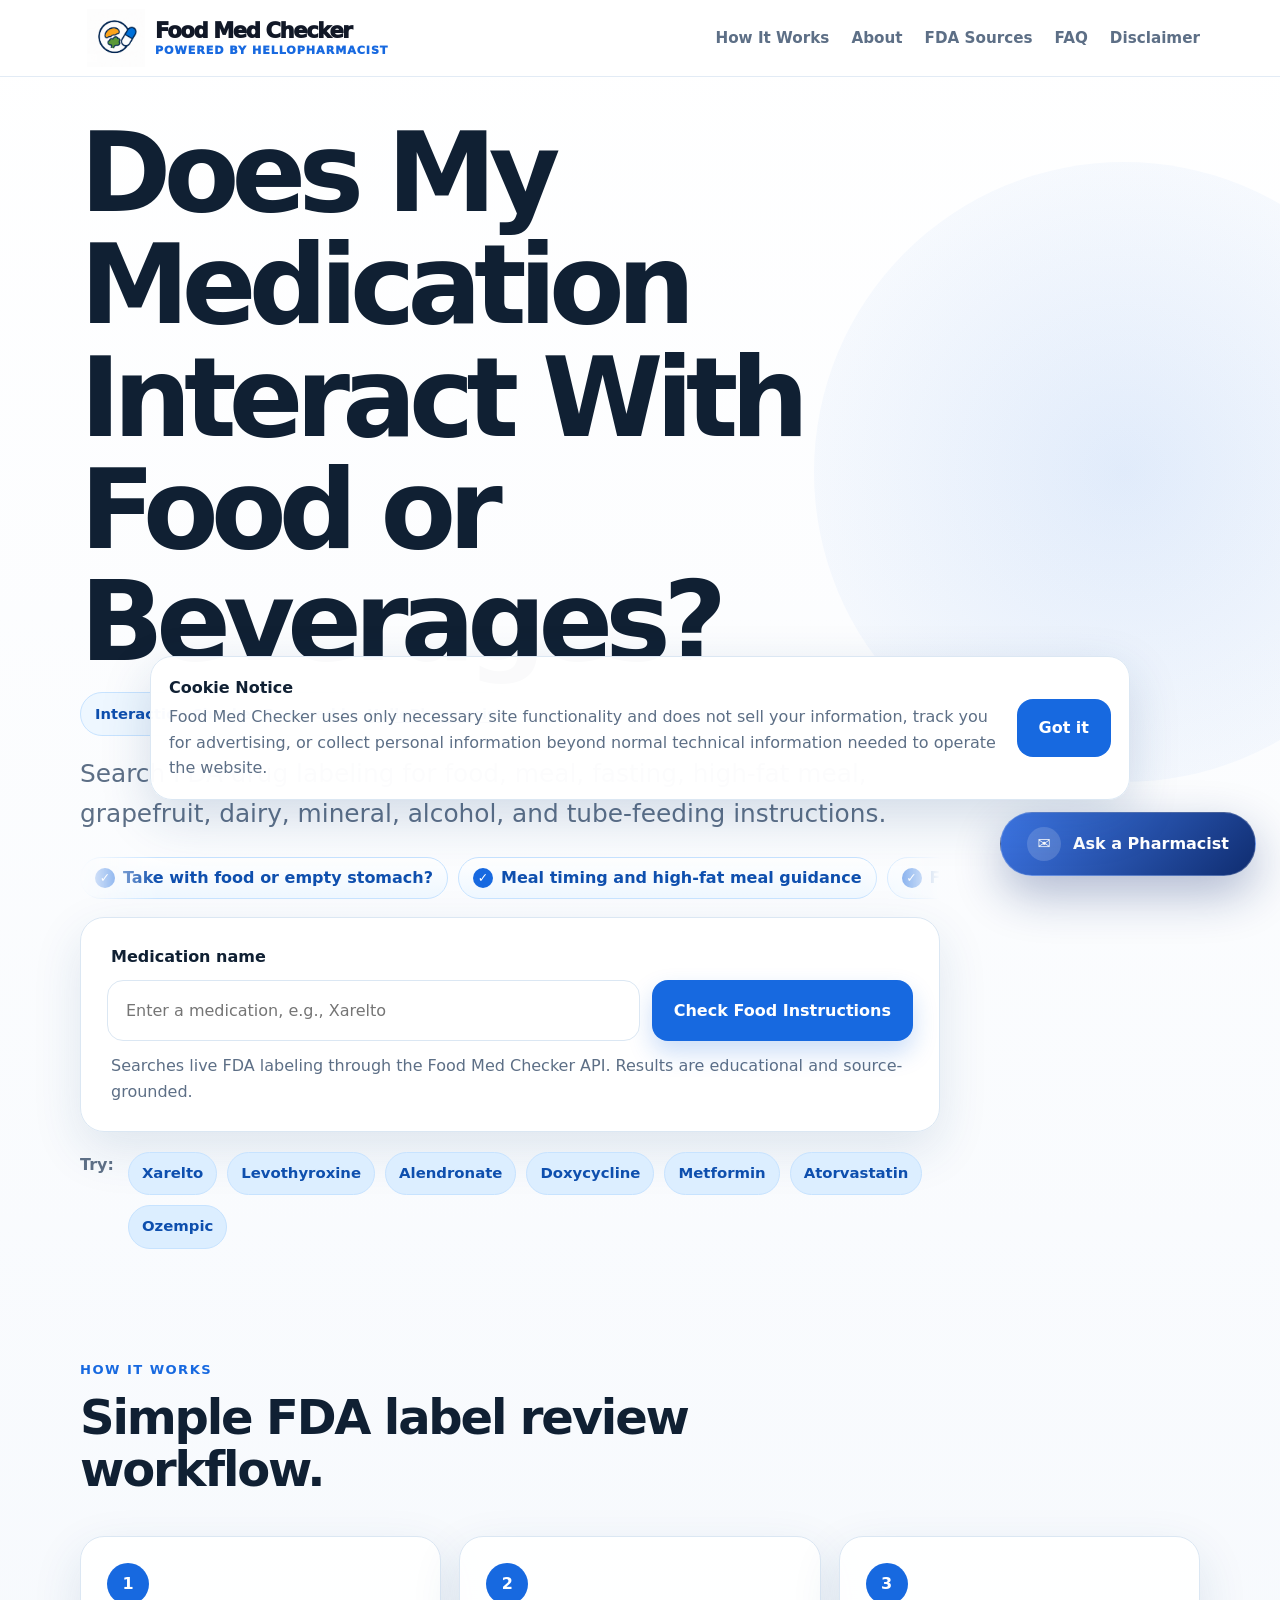
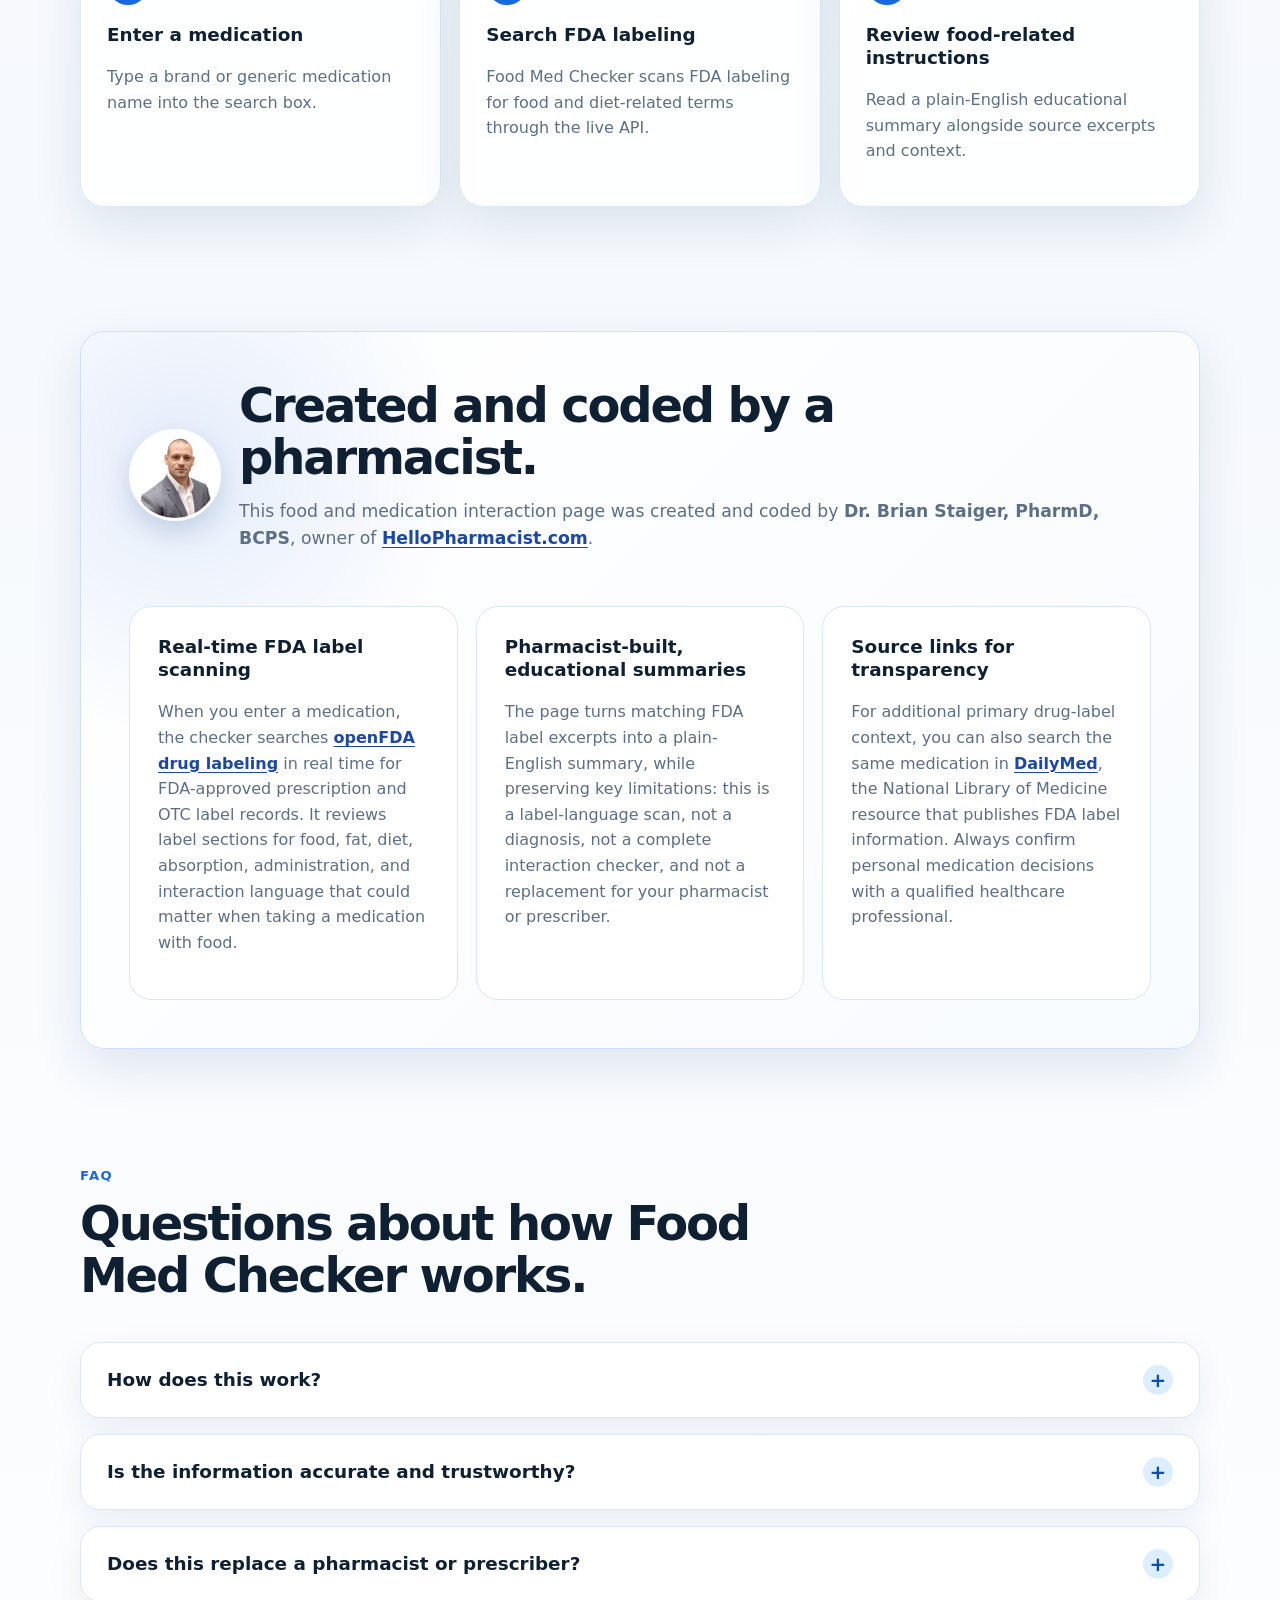
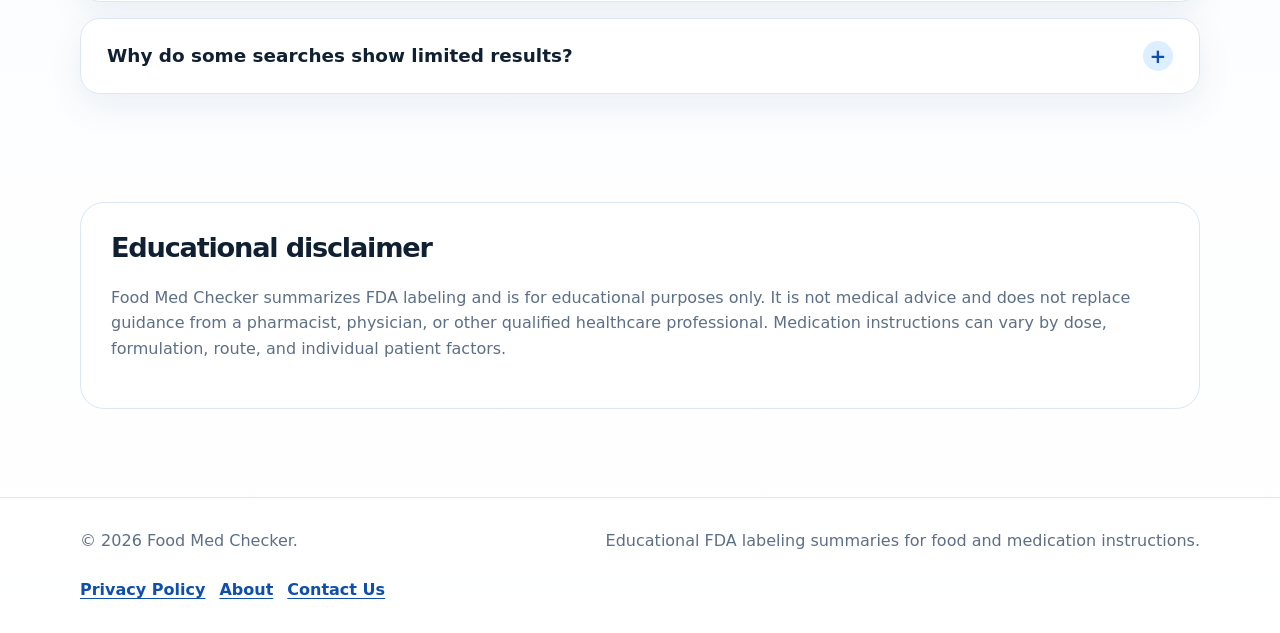
==== commit 649fdbc2: "Refresh header and add about page" ====
--- a/index.html
+++ b/index.html
@@ -11,14 +11,15 @@
   <header class="site-header">
     <div class="container header-inner">
       <a class="brand" href="#top" aria-label="Food Med Checker home">
-        <img class="brand-logo" src="assets/food-med-icon.svg" alt="" aria-hidden="true">
+        <img class="brand-logo" src="assets/New Header Logo.png" alt="" aria-hidden="true">
         <span class="brand-text-wrap">
-          <span class="brand-title"><span>Food</span> <span>Med</span> <span>Checker</span></span>
+          <span class="brand-title">Food Med Checker</span>
           <span class="brand-powered">Powered by HelloPharmacist</span>
         </span>
       </a>
       <nav class="site-nav" aria-label="Primary navigation">
         <a href="#how-it-works">How It Works</a>
+        <a href="about.html">About</a>
         <a href="#fda-sources">FDA Sources</a>
         <a href="#faq">FAQ</a>
         <a href="#disclaimer">Disclaimer</a>
@@ -34,10 +35,25 @@
           <p class="powered-by">Interaction Checker Powered by <a href="https://hellopharmacist.com/" target="_blank" rel="noopener noreferrer">HelloPharmacist</a></p>
           <p class="hero-subtitle">Search FDA drug labeling for food, meal, fasting, high-fat meal, grapefruit, dairy, mineral, alcohol, and tube-feeding instructions.</p>
 
-          <div class="hero-highlights" aria-label="What Food Med Checker searches for">
-            <span>Take with food or empty stomach?</span>
-            <span>Meal timing and high-fat meal guidance</span>
-            <span>Food, drink, and supplement warnings</span>
+          <div class="hero-highlights ticker-highlights" aria-label="What Food Med Checker searches for">
+            <div class="ticker-track">
+              <span>Take with food or empty stomach?</span>
+              <span>Meal timing and high-fat meal guidance</span>
+              <span>Food, drink, and supplement warnings</span>
+              <span>Milk and dairy considerations</span>
+              <span>Grapefruit considerations</span>
+              <span>Alcohol and beverage cautions</span>
+              <span>Mineral supplement spacing</span>
+              <span>Tube-feeding instructions</span>
+              <span>Take with food or empty stomach?</span>
+              <span>Meal timing and high-fat meal guidance</span>
+              <span>Food, drink, and supplement warnings</span>
+              <span>Milk and dairy considerations</span>
+              <span>Grapefruit considerations</span>
+              <span>Alcohol and beverage cautions</span>
+              <span>Mineral supplement spacing</span>
+              <span>Tube-feeding instructions</span>
+            </div>
           </div>
 
           <form class="search-card" id="med-search-form" aria-label="Medication food instruction search">
@@ -169,6 +185,7 @@
       <p>Educational FDA labeling summaries for food and medication instructions.</p>
       <nav class="footer-links" aria-label="Footer navigation">
         <a href="privacy-policy.html">Privacy Policy</a>
+        <a href="about.html">About</a>
         <a href="contact-us.html">Contact Us</a>
       </nav>
     </div>
--- a/assets/css/styles.css
+++ b/assets/css/styles.css
@@ -1377,3 +1377,202 @@
     padding-bottom: 36px;
   }
 }
+
+/* Header logo refresh and ticker-style hero badges */
+.brand {
+  gap: 10px;
+  padding: 7px 12px 7px 7px;
+  border: 0;
+  border-radius: 18px;
+  background: transparent;
+  box-shadow: none;
+  overflow: hidden;
+}
+
+.brand::after {
+  content: "";
+  position: absolute;
+  right: 10px;
+  bottom: 12px;
+  width: 48%;
+  height: 8px;
+  border-radius: 999px;
+  background: linear-gradient(90deg, transparent 0%, rgba(255, 255, 255, 0.92) 45%, rgba(255, 255, 255, 0.35) 57%, transparent 100%);
+  transform: translateX(-160%);
+  animation: brand-shimmer 2.6s ease-in-out infinite;
+  pointer-events: none;
+  mix-blend-mode: screen;
+}
+
+.brand-logo {
+  width: 58px;
+  height: 58px;
+  padding: 0;
+  border-radius: 0;
+  background: transparent;
+}
+
+.brand-title {
+  color: #111827;
+  font-size: clamp(1.14rem, 1.65vw, 1.48rem);
+  font-weight: 950;
+  letter-spacing: -0.065em;
+  text-transform: none;
+}
+
+.brand-powered {
+  position: relative;
+  display: inline-block;
+  width: max-content;
+  color: var(--blue);
+  font-weight: 950;
+  letter-spacing: 0.08em;
+  overflow: hidden;
+}
+
+.brand-powered::after {
+  content: "";
+  position: absolute;
+  inset: 0;
+  background: linear-gradient(90deg, transparent, rgba(255, 255, 255, 0.95), transparent);
+  transform: translateX(-120%);
+  animation: brand-shimmer 2.6s ease-in-out infinite;
+}
+
+@keyframes brand-shimmer {
+  0%, 42% { transform: translateX(-145%); opacity: 0; }
+  53% { opacity: 1; }
+  78%, 100% { transform: translateX(145%); opacity: 0; }
+}
+
+.powered-by {
+  margin: -10px 0 18px;
+  vertical-align: middle;
+}
+
+.ticker-highlights {
+  position: relative;
+  display: block;
+  width: min(100%, 860px);
+  max-width: 860px;
+  margin: 24px 0 0;
+  overflow: hidden;
+  mask-image: linear-gradient(90deg, transparent, #000 9%, #000 91%, transparent);
+}
+
+.ticker-track {
+  display: flex;
+  width: max-content;
+  gap: 10px;
+  animation: ticker-scroll 34s linear infinite;
+  will-change: transform;
+}
+
+.ticker-highlights:hover .ticker-track {
+  animation-play-state: paused;
+}
+
+@keyframes ticker-scroll {
+  from { transform: translateX(0); }
+  to { transform: translateX(-50%); }
+}
+
+.search-card {
+  max-width: 860px;
+}
+
+.about-hero {
+  padding: 72px 0 86px;
+  background: linear-gradient(135deg, #f8fbff 0%, #eaf5ff 100%);
+}
+
+.about-hero-grid {
+  display: grid;
+  grid-template-columns: minmax(0, 1fr) minmax(280px, 0.42fr);
+  gap: 54px;
+  align-items: center;
+}
+
+.about-hero h1 {
+  max-width: 860px;
+  margin-bottom: 22px;
+  font-size: clamp(3rem, 7vw, 5.9rem);
+}
+
+.about-callout-card {
+  padding: 34px;
+  border: 1px solid var(--border);
+  border-radius: 28px;
+  background: rgba(255, 255, 255, 0.84);
+  box-shadow: var(--shadow);
+}
+
+.about-callout-card p:last-child {
+  margin: 0;
+  color: #4b5563;
+  font-size: 1.2rem;
+}
+
+.about-content-section {
+  padding-top: 64px;
+}
+
+.about-page-card {
+  max-width: 840px;
+}
+
+.about-page-card p {
+  font-size: 1.08rem;
+}
+
+.about-note-card {
+  margin-top: 36px;
+  padding: 24px;
+  border: 1px solid #add4ff;
+  border-radius: 22px;
+  background: #e4f1ff;
+}
+
+.about-note-card h2 {
+  margin-top: 0;
+  color: var(--blue-dark);
+  font-size: 1.45rem;
+}
+
+.about-note-card p {
+  margin-bottom: 0;
+}
+
+@media (max-width: 860px) {
+  .about-hero-grid {
+    grid-template-columns: 1fr;
+  }
+
+  .ticker-highlights {
+    width: 100%;
+  }
+}
+
+@media (max-width: 620px) {
+  .brand-logo {
+    width: 48px;
+    height: 48px;
+  }
+
+  .brand-title {
+    font-size: 1.05rem;
+  }
+
+  .brand-powered {
+    font-size: 0.62rem;
+  }
+
+  .ticker-highlights span {
+    width: auto;
+    border-radius: 999px;
+  }
+
+  .about-hero {
+    padding: 50px 0 58px;
+  }
+}
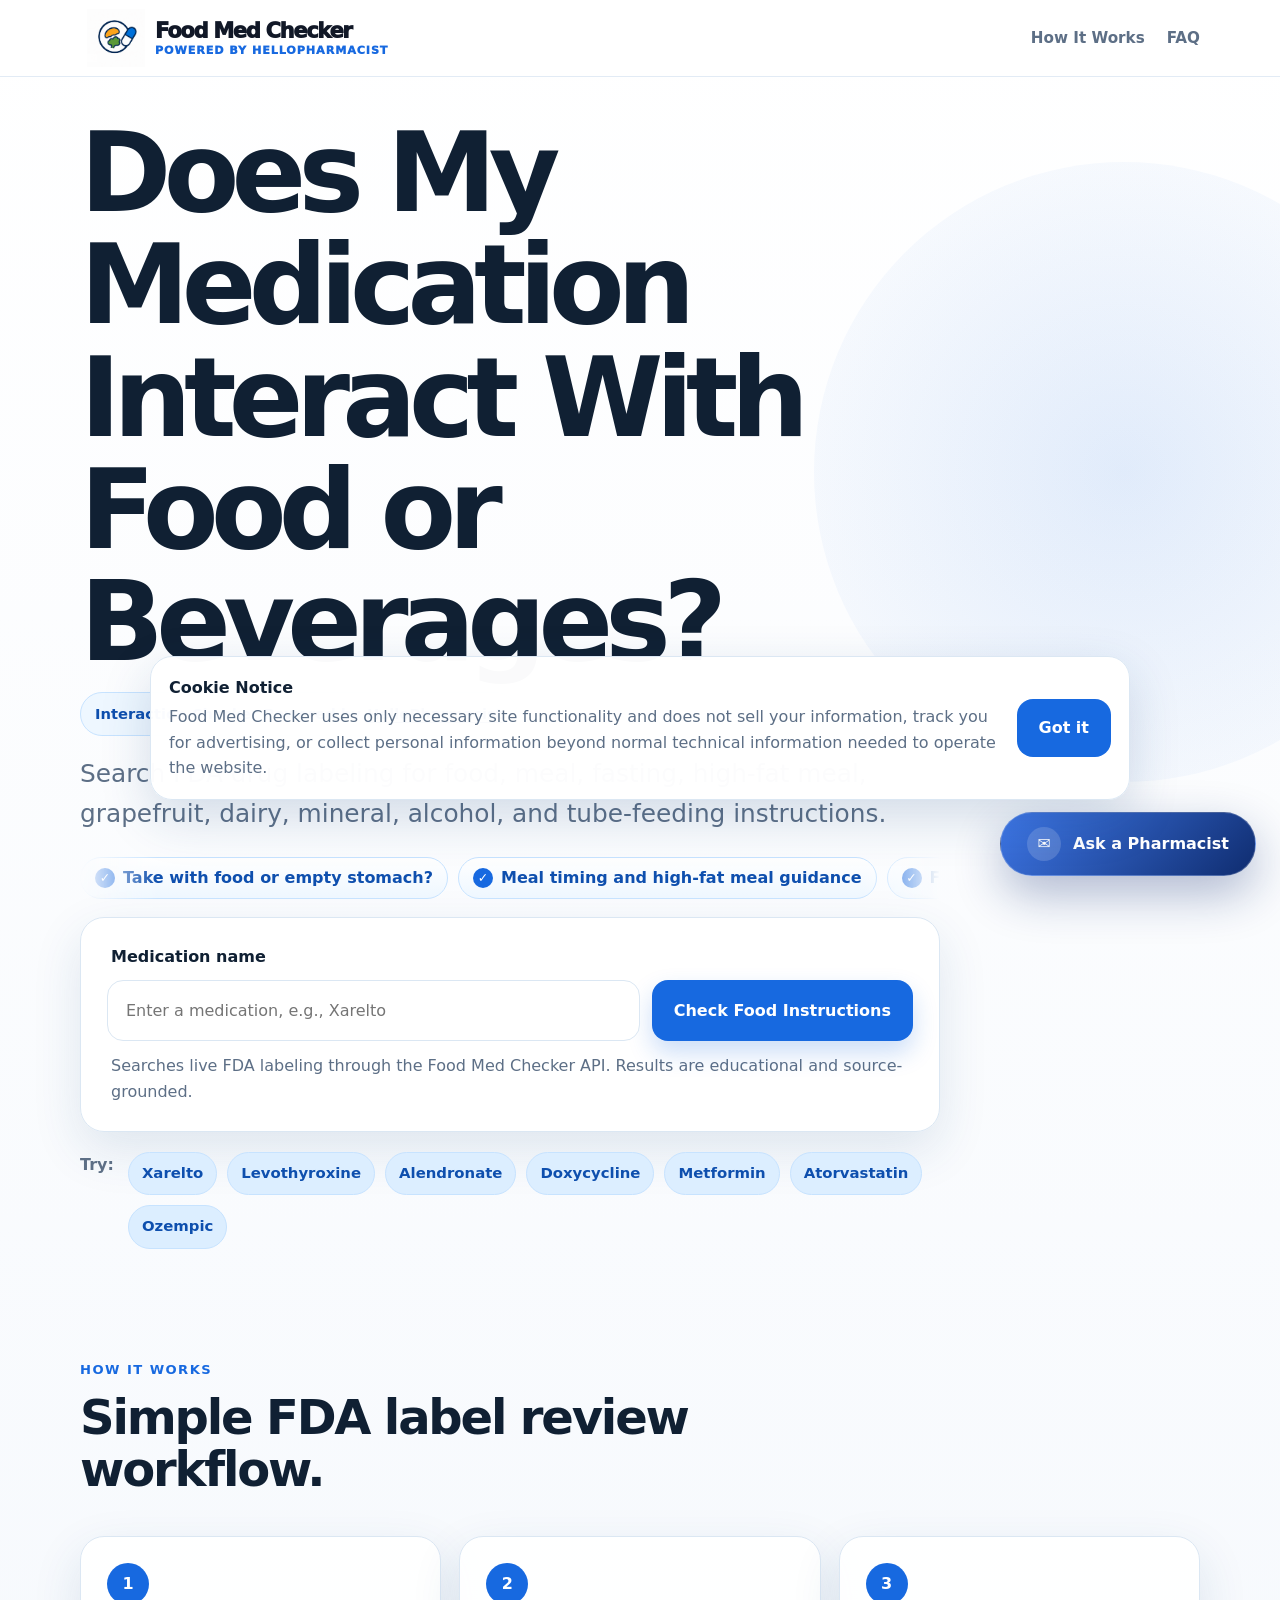
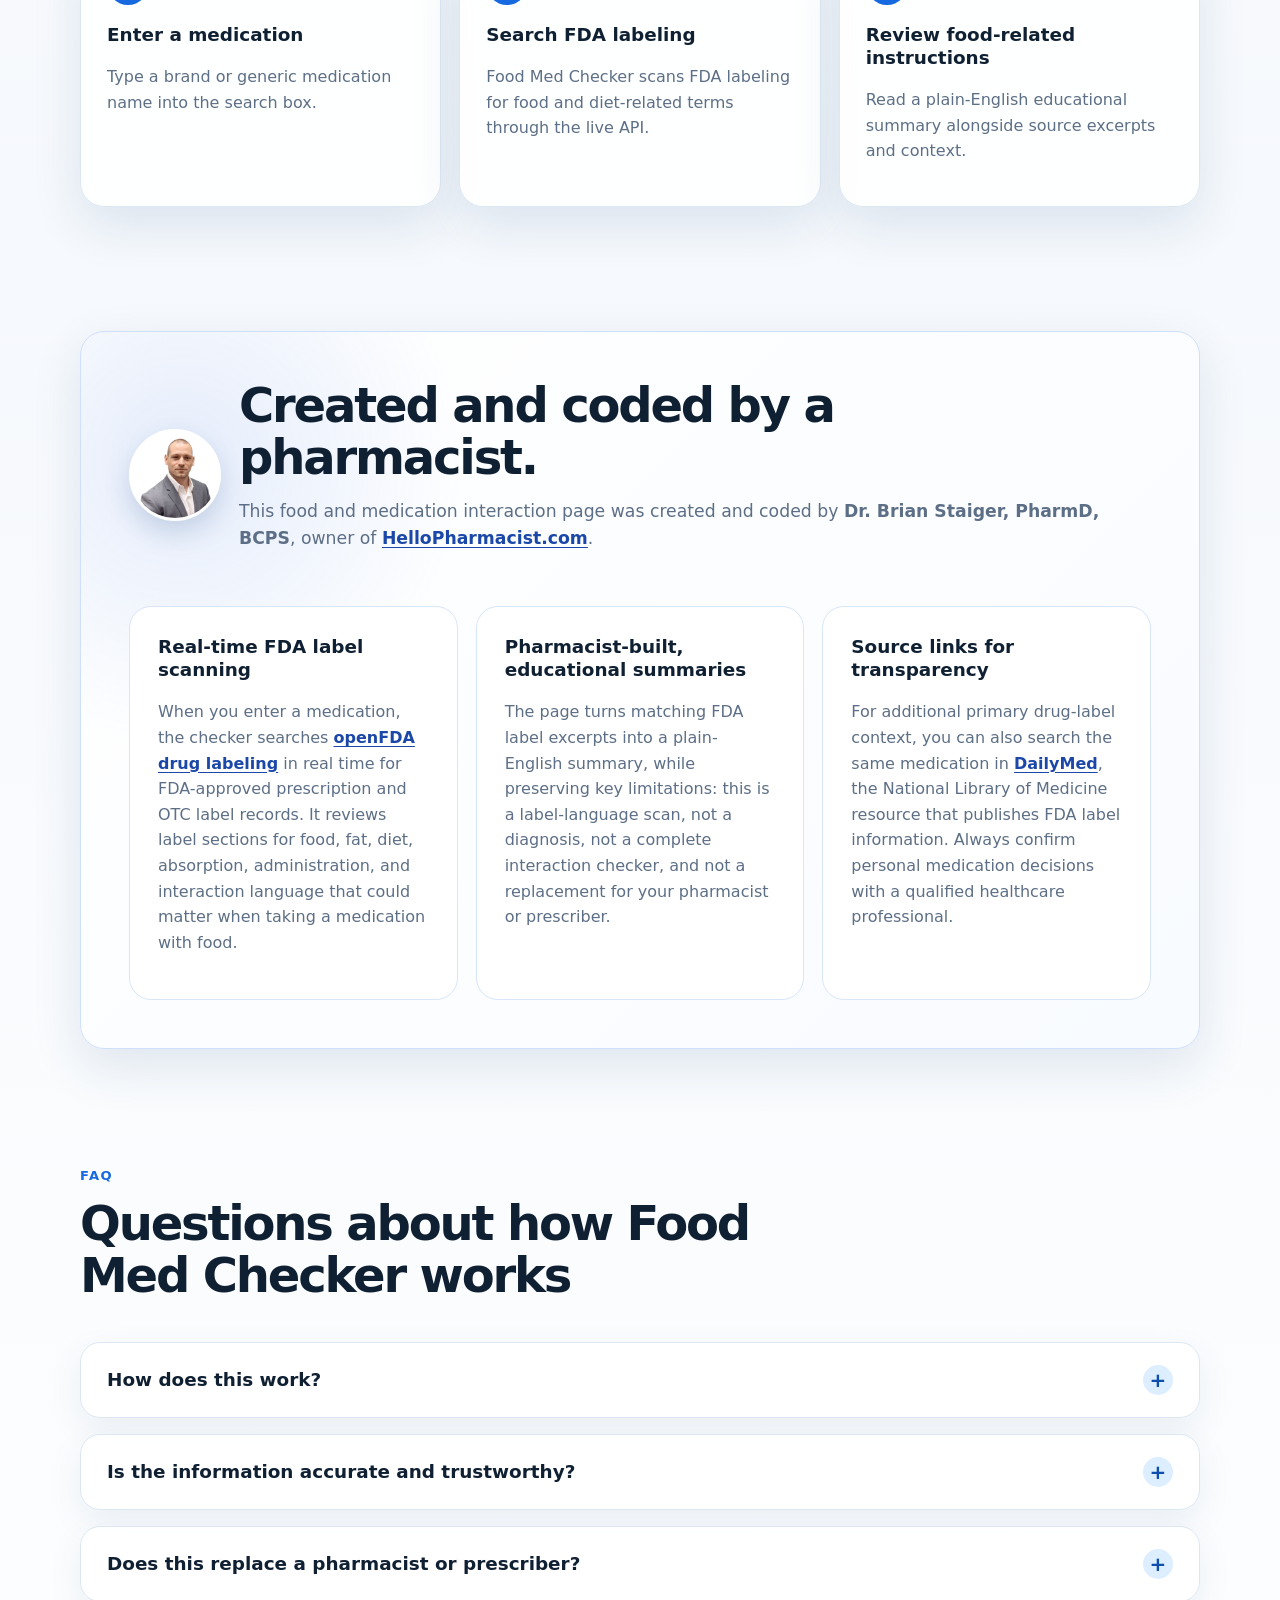
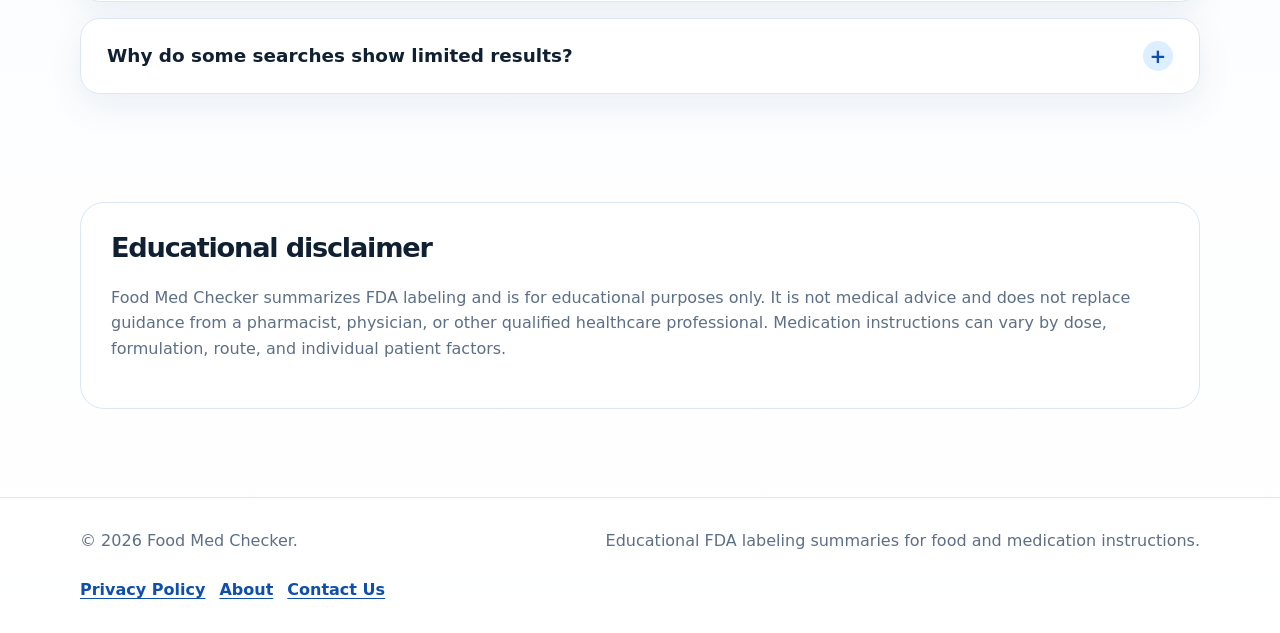
==== commit cbaf4736: "Clean up navigation and page URLs" ====
--- a/index.html
+++ b/index.html
@@ -5,13 +5,13 @@
   <meta name="viewport" content="width=device-width, initial-scale=1.0">
   <title>Does My Medication Interact With Food or Beverages? | Food Med Checker</title>
   <meta name="description" content="Search FDA drug labeling for food, meal, fasting, high-fat meal, grapefruit, dairy, mineral, alcohol, and tube-feeding medication instructions.">
-  <link rel="stylesheet" href="assets/css/styles.css">
+  <link rel="stylesheet" href="/assets/css/styles.css">
 </head>
 <body>
   <header class="site-header">
     <div class="container header-inner">
       <a class="brand" href="#top" aria-label="Food Med Checker home">
-        <img class="brand-logo" src="assets/New Header Logo.png" alt="" aria-hidden="true">
+        <img class="brand-logo" src="/assets/New Header Logo.png" alt="" aria-hidden="true">
         <span class="brand-text-wrap">
           <span class="brand-title">Food Med Checker</span>
           <span class="brand-powered">Powered by HelloPharmacist</span>
@@ -19,10 +19,7 @@
       </a>
       <nav class="site-nav" aria-label="Primary navigation">
         <a href="#how-it-works">How It Works</a>
-        <a href="about.html">About</a>
-        <a href="#fda-sources">FDA Sources</a>
         <a href="#faq">FAQ</a>
-        <a href="#disclaimer">Disclaimer</a>
       </nav>
     </div>
   </header>
@@ -119,7 +116,7 @@
     <section class="section trust-section" id="fda-sources">
       <div class="container trust-container pharmacist-container">
         <div class="pharmacist-layout">
-          <img class="pharmacist-headshot" src="assets/Head Tran.png" alt="Dr. Brian Staiger, PharmD, BCPS">
+          <img class="pharmacist-headshot" src="/assets/Head Tran.png" alt="Dr. Brian Staiger, PharmD, BCPS">
           <div class="trust-intro">
             <h2>Created and coded by a pharmacist.</h2>
             <p>This food and medication interaction page was created and coded by <strong>Dr. Brian Staiger, PharmD, BCPS</strong>, owner of <a href="https://hellopharmacist.com/" target="_blank" rel="noopener noreferrer">HelloPharmacist.com</a>.</p>
@@ -146,7 +143,7 @@
       <div class="container">
         <div class="section-heading">
           <p class="eyebrow">FAQ</p>
-          <h2>Questions about how Food Med Checker works.</h2>
+          <h2>Questions about how Food Med Checker works</h2>
         </div>
         <div class="faq-list">
           <details class="faq-item">
@@ -184,14 +181,14 @@
       <p>&copy; <span id="year"></span> Food Med Checker.</p>
       <p>Educational FDA labeling summaries for food and medication instructions.</p>
       <nav class="footer-links" aria-label="Footer navigation">
-        <a href="privacy-policy.html">Privacy Policy</a>
-        <a href="about.html">About</a>
-        <a href="contact-us.html">Contact Us</a>
+        <a href="/privacy-policy">Privacy Policy</a>
+        <a href="/about">About</a>
+        <a href="/contact-us">Contact Us</a>
       </nav>
     </div>
   </footer>
 
-  <a class="sticky-pharmacist-cta" href="contact-us.html" aria-label="Ask a pharmacist">
+  <a class="sticky-pharmacist-cta" href="/contact-us" aria-label="Ask a pharmacist">
     <span class="cta-icon" aria-hidden="true">✉</span>
     <span>Ask a Pharmacist</span>
   </a>
@@ -204,6 +201,6 @@
     <button type="button" id="cookie-accept-button">Got it</button>
   </div>
 
-  <script src="assets/js/app.js" defer></script>
+  <script src="/assets/js/app.js" defer></script>
 </body>
 </html>
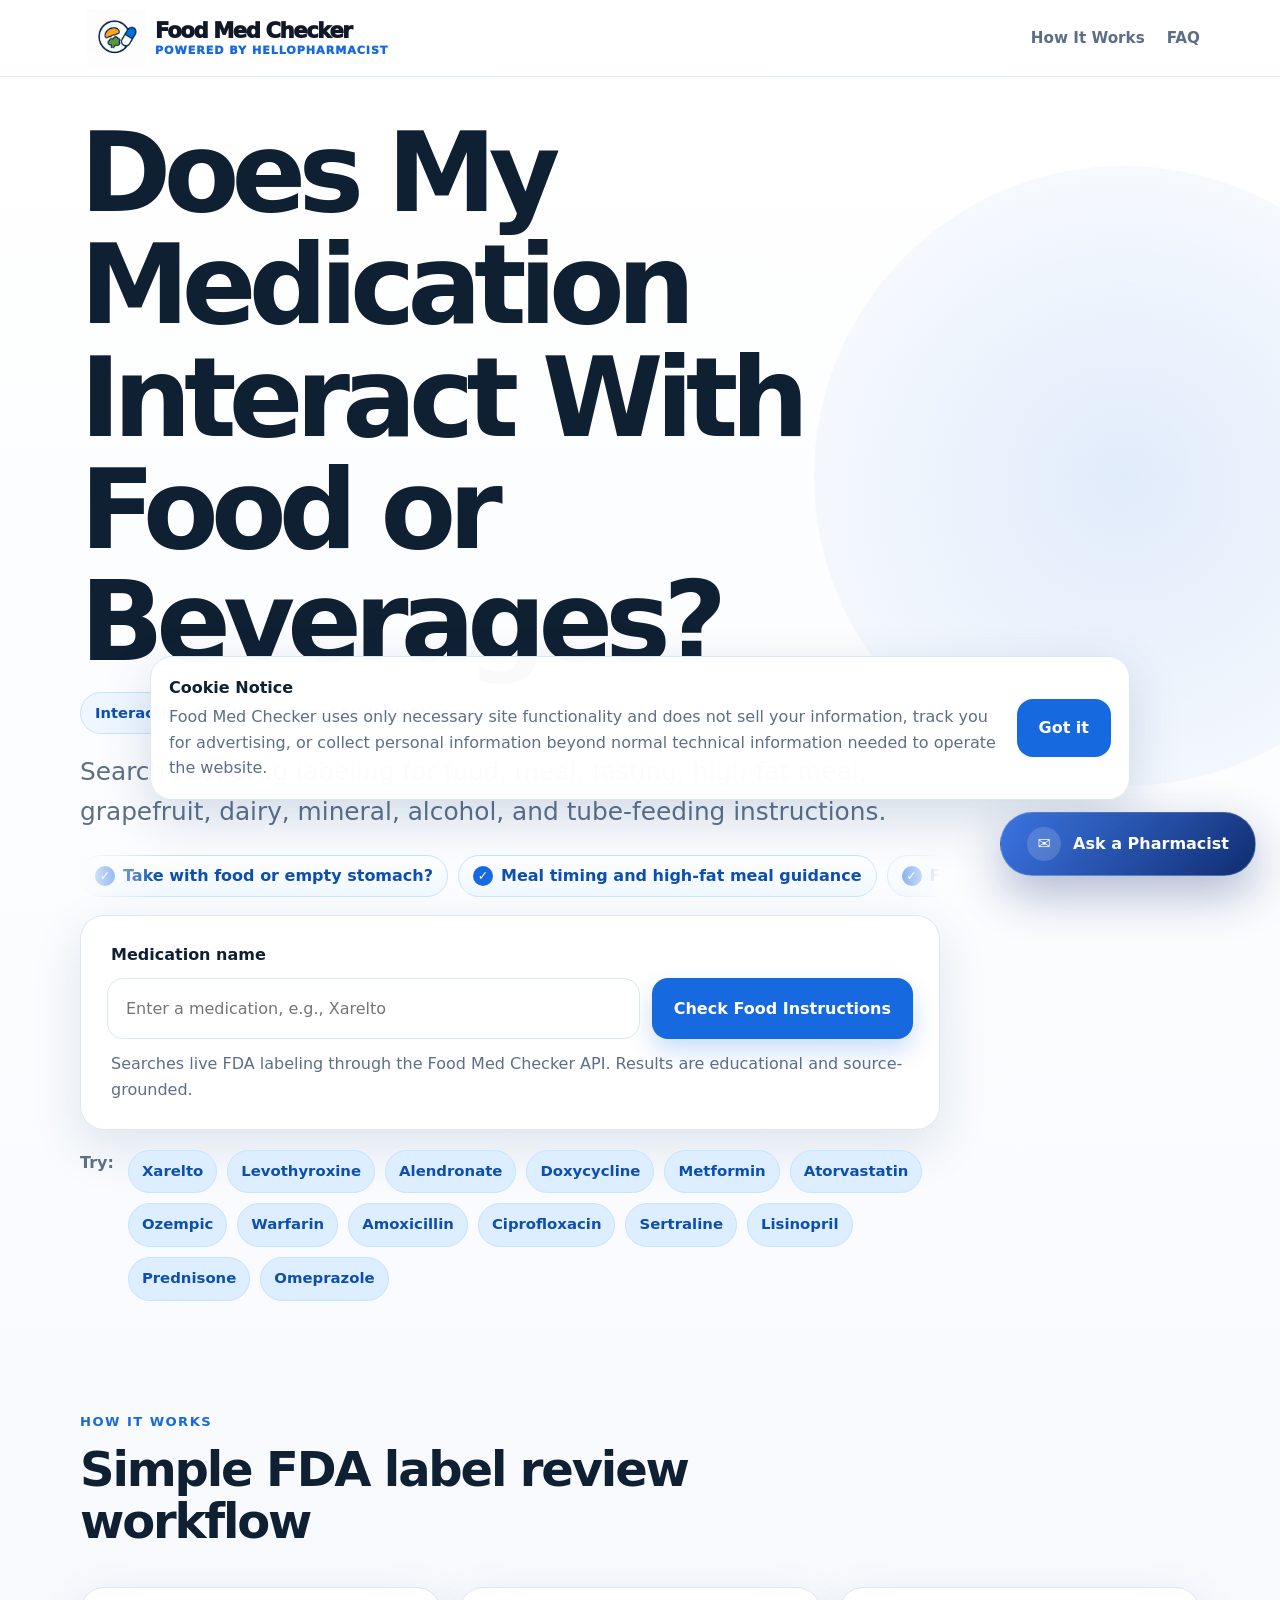
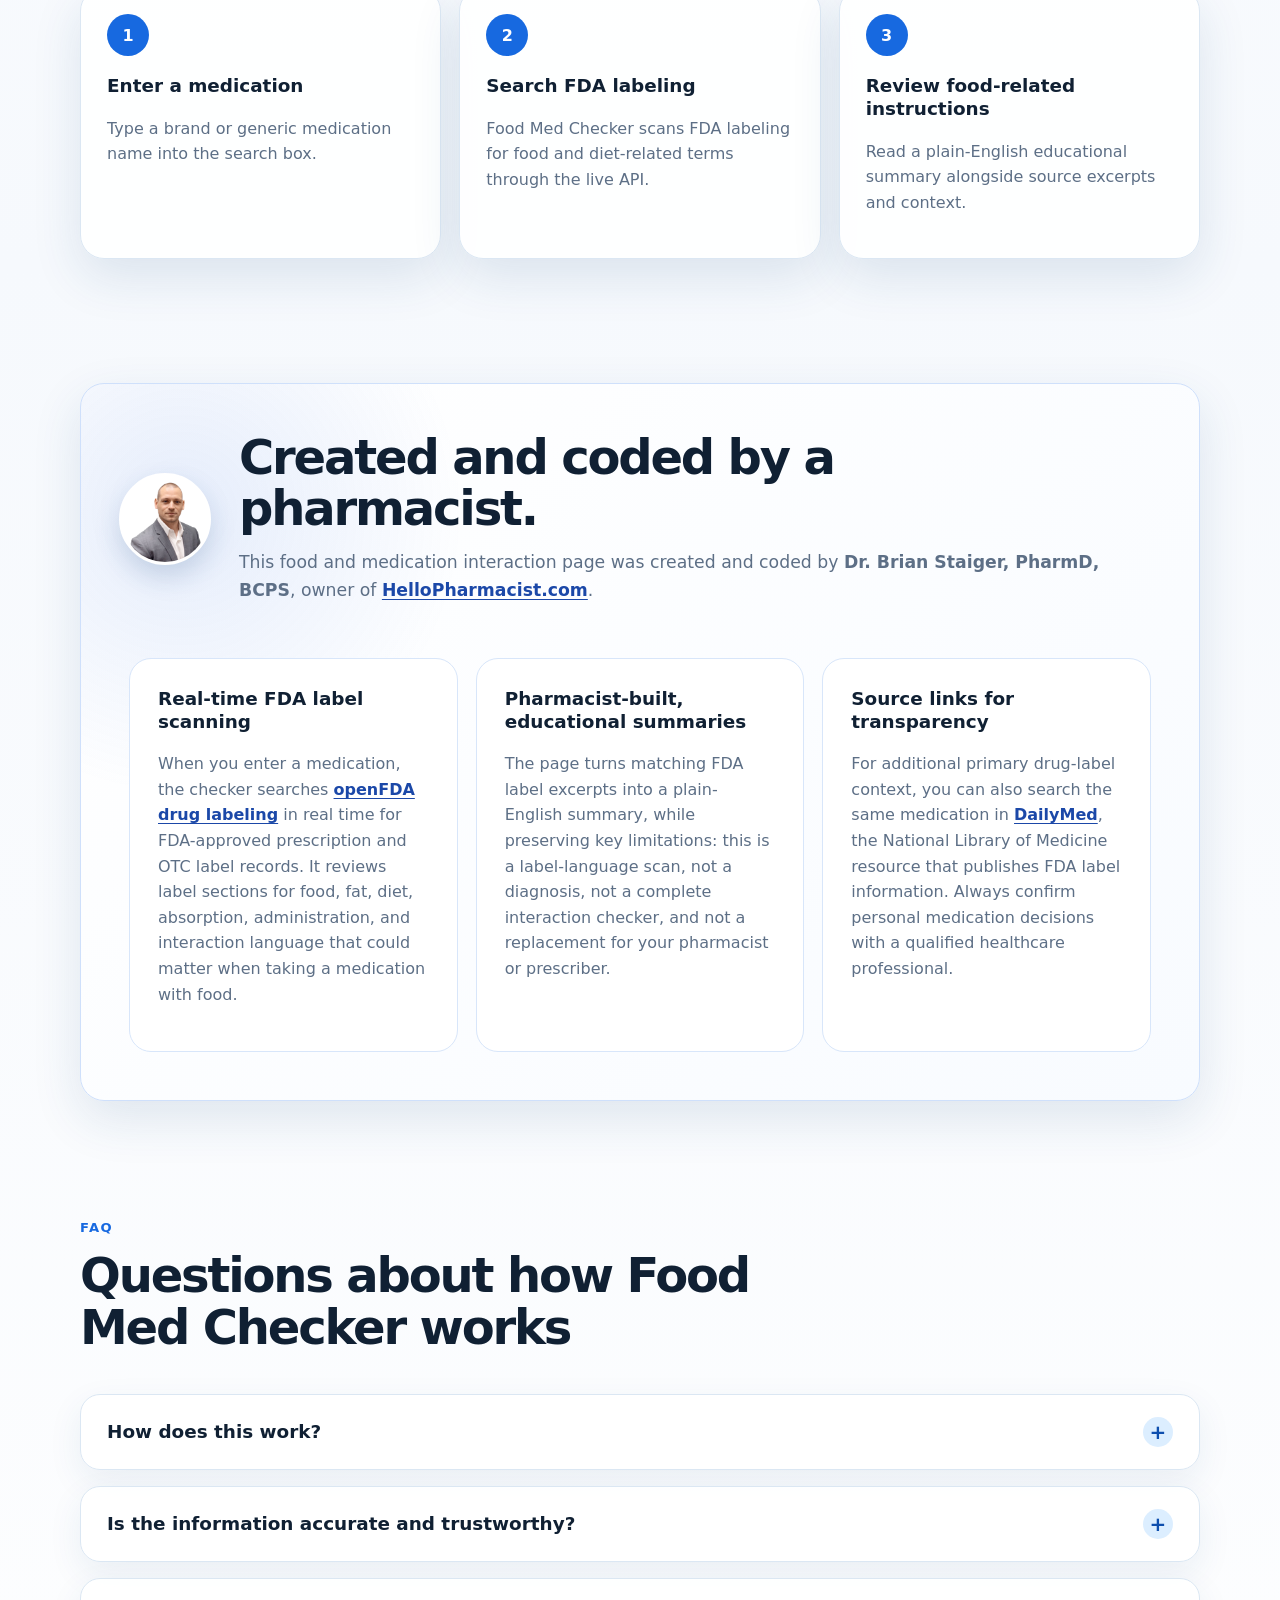
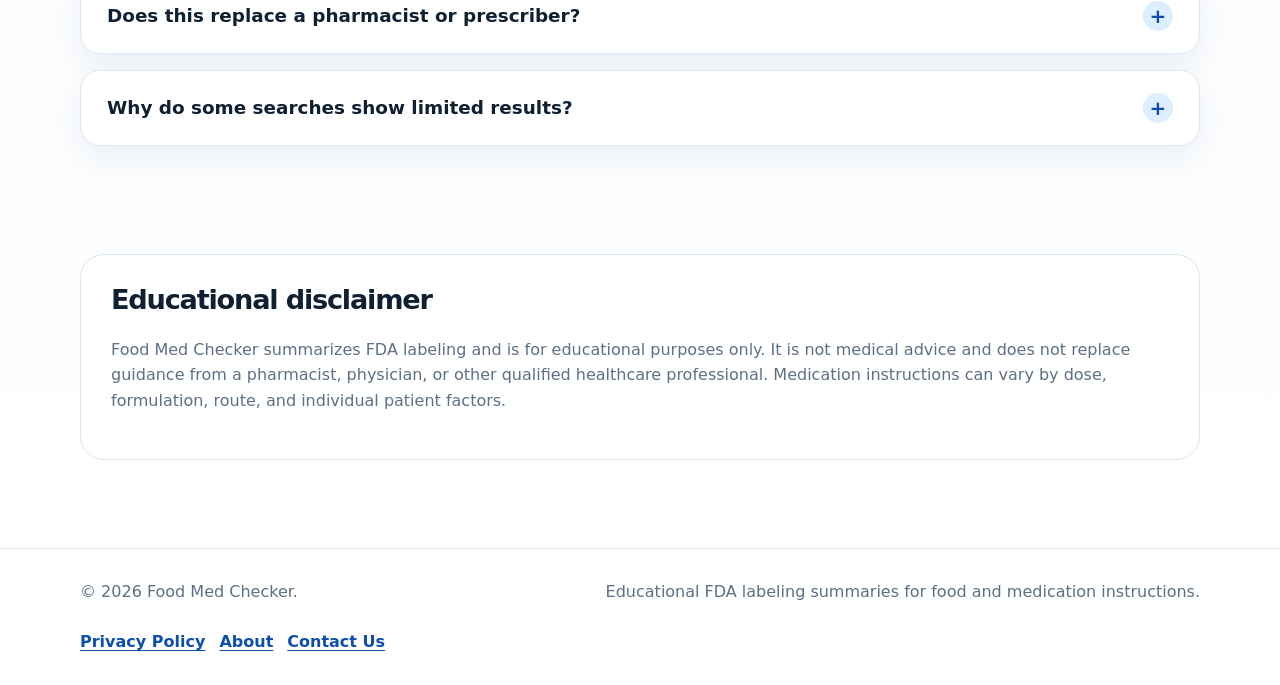
==== commit 71ea89d7: "Polish homepage and result disclaimer" ====
--- a/index.html
+++ b/index.html
@@ -75,6 +75,13 @@
               <button class="example-chip" type="button">Metformin</button>
               <button class="example-chip" type="button">Atorvastatin</button>
               <button class="example-chip" type="button">Ozempic</button>
+              <button class="example-chip" type="button">Warfarin</button>
+              <button class="example-chip" type="button">Amoxicillin</button>
+              <button class="example-chip" type="button">Ciprofloxacin</button>
+              <button class="example-chip" type="button">Sertraline</button>
+              <button class="example-chip" type="button">Lisinopril</button>
+              <button class="example-chip" type="button">Prednisone</button>
+              <button class="example-chip" type="button">Omeprazole</button>
             </div>
           </div>
         </div>
@@ -91,7 +98,7 @@
       <div class="container">
         <div class="section-heading">
           <p class="eyebrow">How it works</p>
-          <h2>Simple FDA label review workflow.</h2>
+          <h2>Simple FDA label review workflow</h2>
         </div>
         <div class="steps-grid">
           <article class="step-card">
--- a/assets/css/styles.css
+++ b/assets/css/styles.css
@@ -152,8 +152,8 @@
 
 h1 {
   max-width: 760px;
-  margin-bottom: 22px;
-  font-size: clamp(2.35rem, 5.15vw, 4.35rem);
+  margin-bottom: 18px;
+  font-size: clamp(2.25rem, 4.75vw, 4rem);
   line-height: 1.02;
   letter-spacing: -0.07em;
 }
@@ -651,8 +651,16 @@
 
 .result-disclaimer {
   margin-top: 18px;
-  padding-top: 18px;
-  border-top: 1px solid var(--border);
+  padding: 16px 18px;
+  border: 1px solid #cfe0fb;
+  border-radius: 16px;
+  background: #f8fbff;
+  line-height: 1.55;
+}
+
+.result-disclaimer-card {
+  grid-column: 1 / -1;
+  margin-top: -2px;
 }
 
 .technical-details {
@@ -668,8 +676,8 @@
   display: inline-flex;
   align-items: center;
   gap: 6px;
-  margin: -6px 0 16px;
-  padding: 9px 14px;
+  margin: 4px 0 22px;
+  padding: 8px 14px;
   border: 1px solid #c7e3ff;
   border-radius: 999px;
   color: var(--blue-dark);
@@ -713,6 +721,7 @@
   box-shadow: 0 12px 26px rgba(25, 72, 125, 0.18);
   object-fit: cover;
   object-position: center top;
+  transform: translate(-10px, -8px);
 }
 
 .pill-eyebrow {
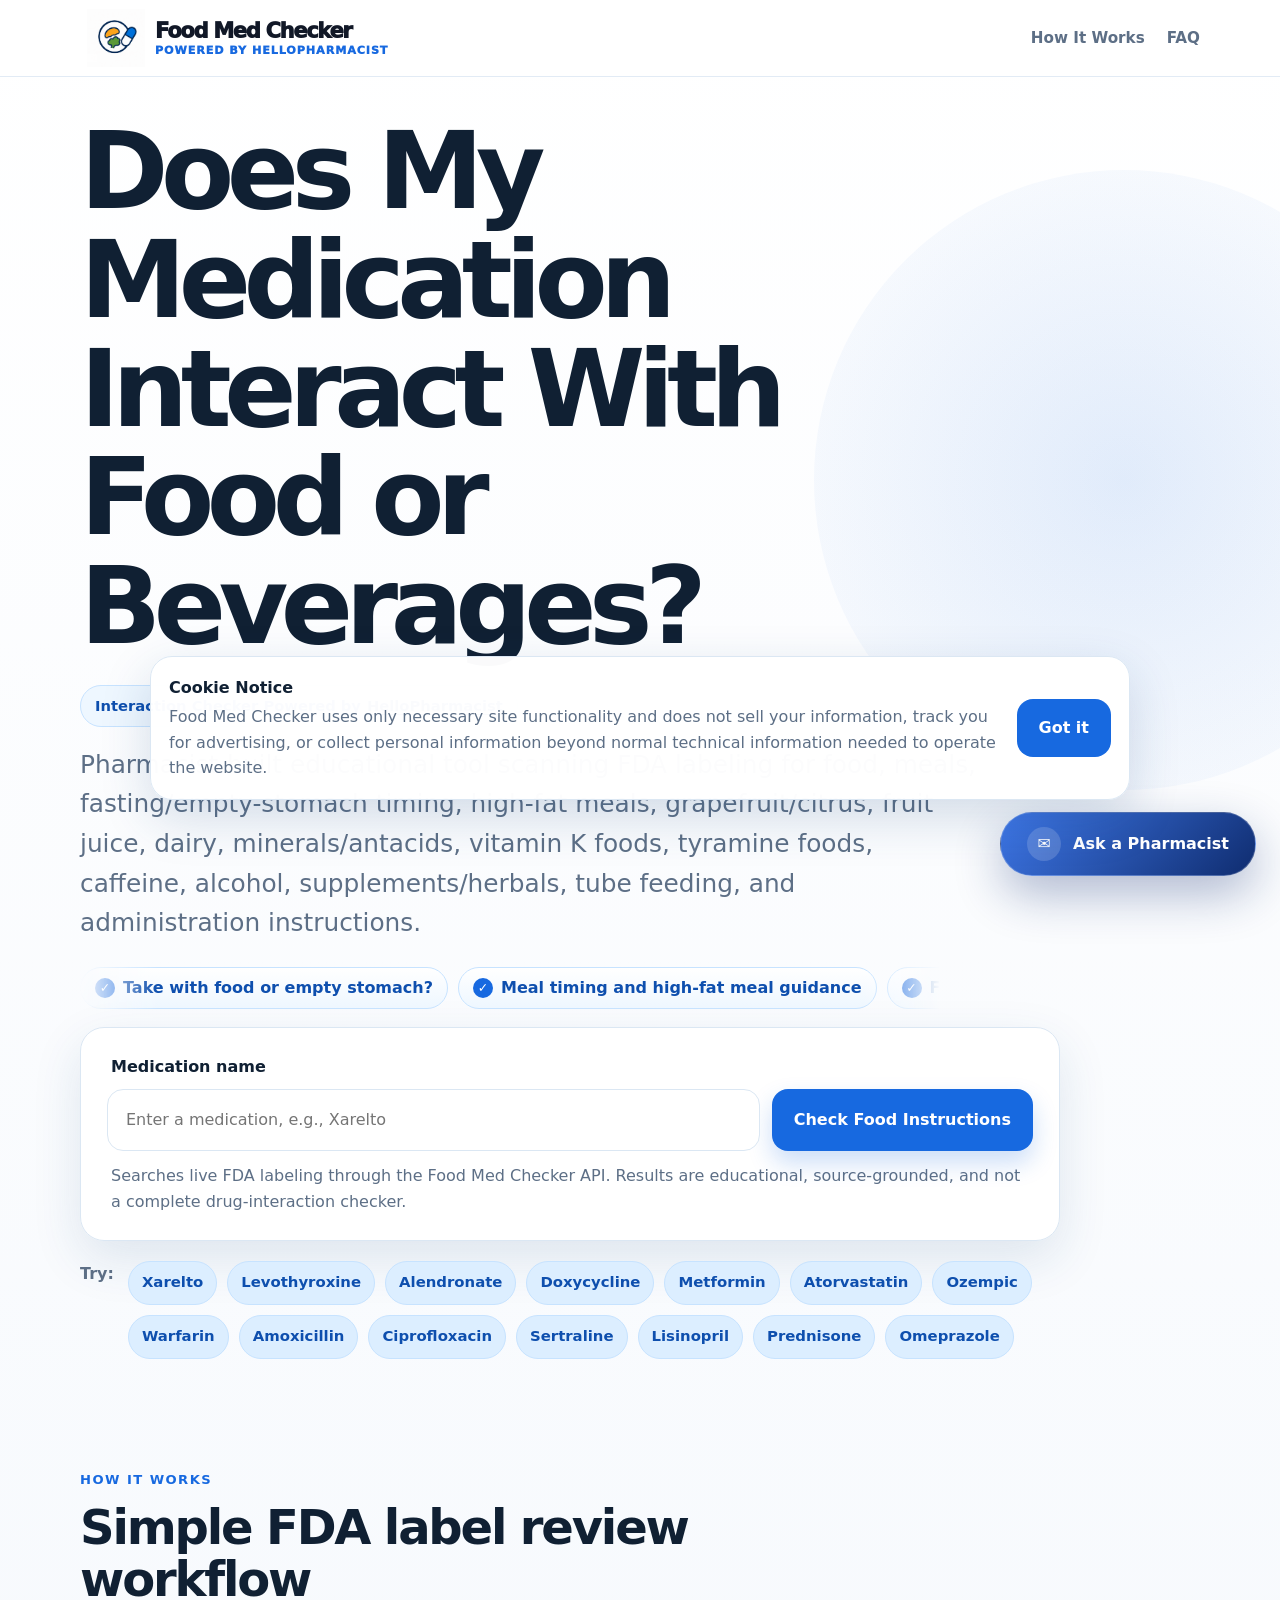
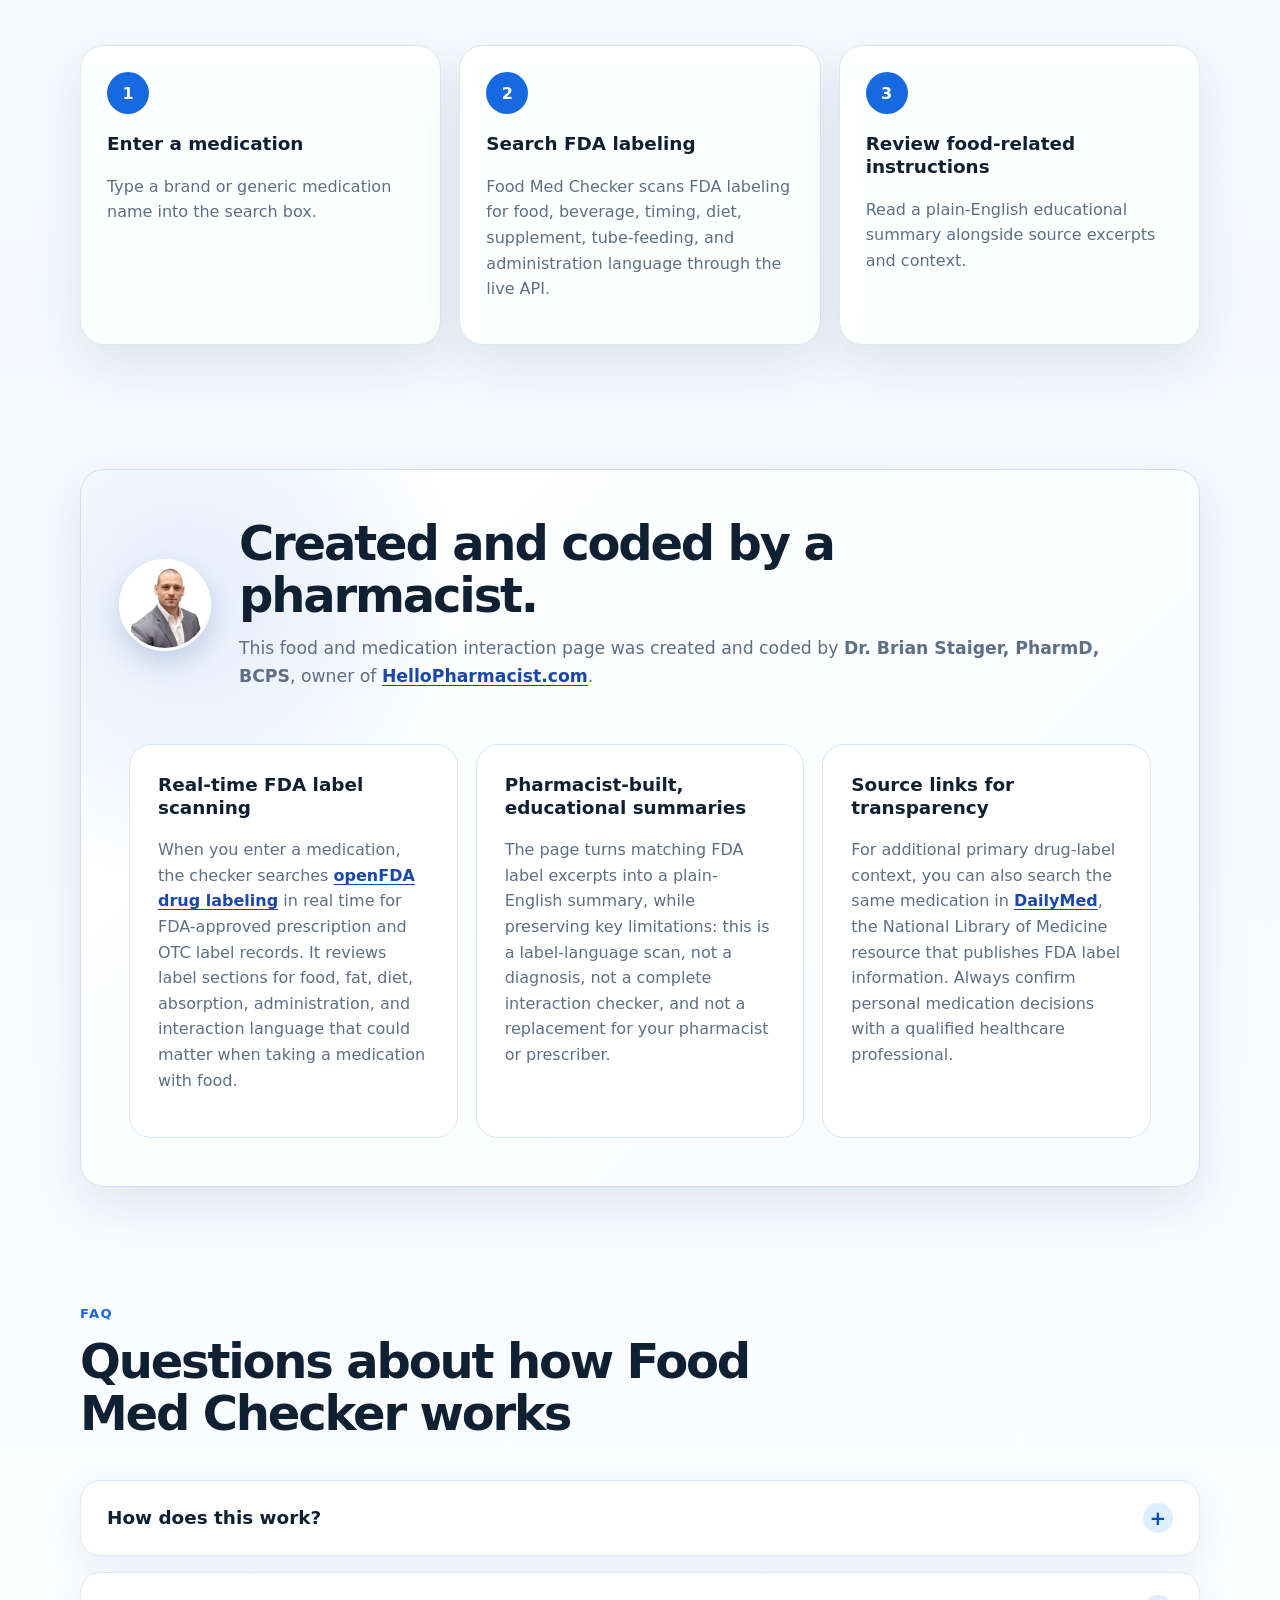
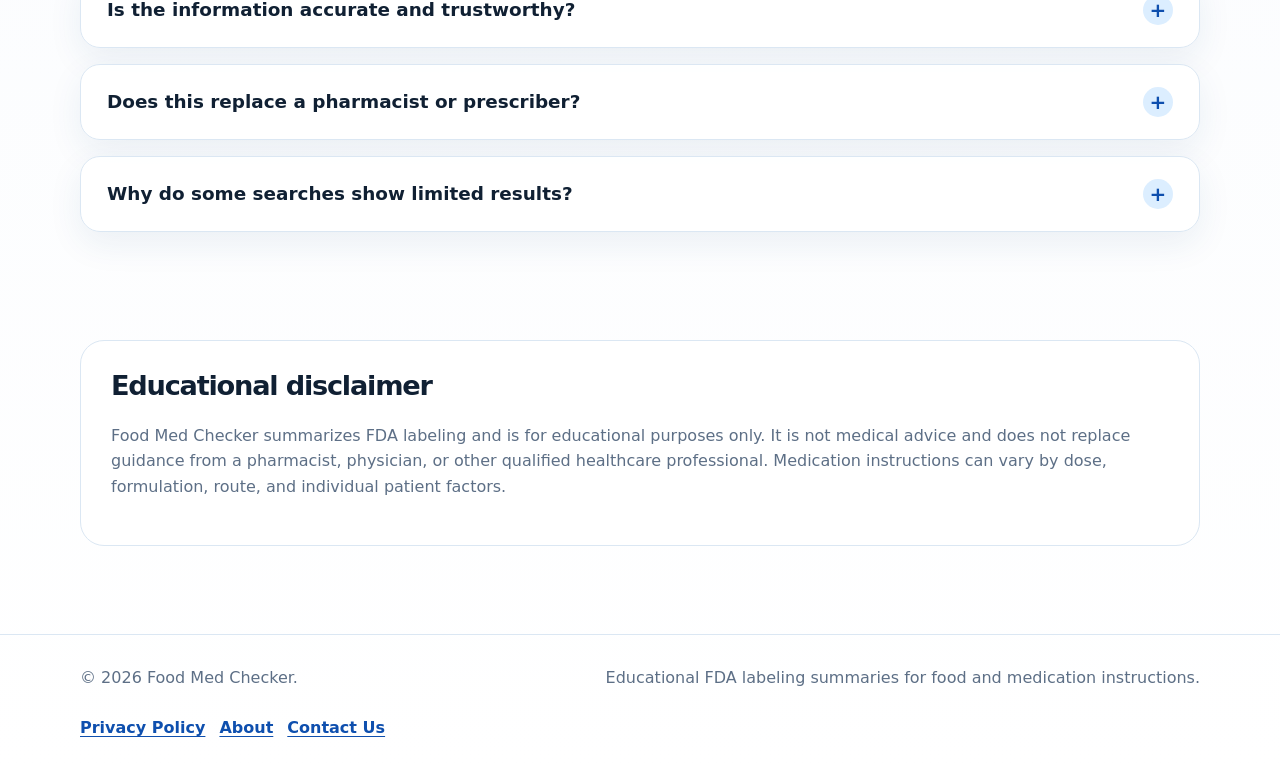
==== commit 0400ebf3: "Update frontend for Worker API results" ====
--- a/index.html
+++ b/index.html
@@ -30,7 +30,7 @@
         <div class="hero-copy">
           <h1>Does My Medication Interact With Food or Beverages?</h1>
           <p class="powered-by">Interaction Checker Powered by <a href="https://hellopharmacist.com/" target="_blank" rel="noopener noreferrer">HelloPharmacist</a></p>
-          <p class="hero-subtitle">Search FDA drug labeling for food, meal, fasting, high-fat meal, grapefruit, dairy, mineral, alcohol, and tube-feeding instructions.</p>
+          <p class="hero-subtitle">Pharmacist-built educational tool scanning FDA labeling for food, meals, fasting/empty-stomach timing, high-fat meals, grapefruit/citrus, fruit juice, dairy, minerals/antacids, vitamin K foods, tyramine foods, caffeine, alcohol, supplements/herbals, tube feeding, and administration instructions.</p>
 
           <div class="hero-highlights ticker-highlights" aria-label="What Food Med Checker searches for">
             <div class="ticker-track">
@@ -62,7 +62,7 @@
               </div>
               <button type="submit">Check Food Instructions</button>
             </div>
-            <p class="search-note">Searches live FDA labeling through the Food Med Checker API. Results are educational and source-grounded.</p>
+            <p class="search-note">Searches live FDA labeling through the Food Med Checker API. Results are educational, source-grounded, and not a complete drug-interaction checker.</p>
           </form>
 
           <div class="example-area" aria-label="Example medication searches">
@@ -109,7 +109,7 @@
           <article class="step-card">
             <span class="step-number">2</span>
             <h3>Search FDA labeling</h3>
-            <p>Food Med Checker scans FDA labeling for food and diet-related terms through the live API.</p>
+            <p>Food Med Checker scans FDA labeling for food, beverage, timing, diet, supplement, tube-feeding, and administration language through the live API.</p>
           </article>
           <article class="step-card">
             <span class="step-number">3</span>
@@ -163,7 +163,7 @@
           </details>
           <details class="faq-item">
             <summary>Does this replace a pharmacist or prescriber?</summary>
-            <p>No. Food Med Checker is an educational label-search tool. It can help you find FDA label language about food, meals, fasting, absorption, and related instructions, but your pharmacist or prescriber should confirm what applies to your dose, formulation, medical history, and full medication list.</p>
+            <p>No. Food Med Checker is an educational label-search tool. It can help you find FDA label language about food, meals, fasting, absorption, and related instructions, but it is not a complete drug-interaction checker and your pharmacist or prescriber should confirm what applies to your dose, formulation, medical history, and full medication list.</p>
           </details>
           <details class="faq-item">
             <summary>Why do some searches show limited results?</summary>
--- a/assets/css/styles.css
+++ b/assets/css/styles.css
@@ -1257,7 +1257,7 @@
 .hero-copy h1 {
   max-width: 980px;
   margin-bottom: 24px;
-  font-size: clamp(3.2rem, 8.6vw, 7rem);
+  font-size: clamp(3.2rem, 8.6vw, 6.667rem);
 }
 
 .hero-subtitle {
@@ -1455,7 +1455,7 @@
 }
 
 .powered-by {
-  margin: -10px 0 18px;
+  margin: 0 0 18px;
   vertical-align: middle;
 }
 
@@ -1585,3 +1585,355 @@
     padding: 50px 0 58px;
   }
 }
+
+/* Mobile overflow repair: keep above-the-fold content inside the viewport. */
+html,
+body {
+  max-width: 100%;
+  overflow-x: clip;
+}
+
+.hero-copy,
+.search-card,
+.search-row,
+.autocomplete-field,
+.example-area,
+.chip-list {
+  min-width: 0;
+  max-width: 100%;
+}
+
+h1,
+h2,
+h3,
+p,
+button,
+input {
+  overflow-wrap: break-word;
+}
+
+.search-row button {
+  white-space: normal;
+  text-align: center;
+}
+
+@media (max-width: 620px) {
+  .container {
+    width: min(100% - 32px, 1120px);
+  }
+
+  .header-inner {
+    align-items: center;
+  }
+
+  .brand {
+    max-width: 100%;
+  }
+
+  .brand-title {
+    line-height: 1.05;
+  }
+
+  .hero {
+    padding-top: 28px;
+    padding-bottom: 40px;
+  }
+
+  .hero::before {
+    inset: 10% -36% auto auto;
+    width: 86vw;
+  }
+
+  .hero-copy h1,
+  h1 {
+    max-width: 100%;
+    font-size: clamp(2rem, 10.4vw, 2.75rem);
+    line-height: 1.08;
+    letter-spacing: -0.052em;
+    overflow-wrap: normal;
+    word-break: normal;
+  }
+
+  .powered-by {
+    display: inline-flex;
+    max-width: 100%;
+    padding: 8px 12px;
+    font-size: 0.98rem;
+  }
+
+  .hero-subtitle {
+    max-width: 100%;
+    font-size: 1.08rem;
+    line-height: 1.55;
+  }
+
+  .ticker-highlights {
+    width: 100%;
+    max-width: 100%;
+    overflow-x: auto;
+    overflow-y: hidden;
+    mask-image: none;
+    -webkit-mask-image: none;
+    scrollbar-width: none;
+  }
+
+  .ticker-highlights::-webkit-scrollbar {
+    display: none;
+  }
+
+  .ticker-track {
+    width: max-content;
+    max-width: none;
+    animation: none;
+  }
+
+  .hero-highlights span,
+  .ticker-highlights span {
+    width: auto;
+    max-width: calc(100vw - 48px);
+    flex: 0 0 auto;
+    white-space: normal;
+  }
+
+  .search-card {
+    margin-top: 22px;
+    padding: 18px;
+  }
+
+  input[type="search"] {
+    padding: 15px 16px;
+    font-size: 1rem;
+  }
+
+  .search-row button {
+    padding: 15px 16px;
+    font-size: 1rem;
+    line-height: 1.25;
+  }
+
+  .example-area {
+    gap: 10px;
+  }
+}
+
+/* Updated Worker API result layout */
+.result-heading {
+  margin-bottom: 18px;
+}
+
+.result-heading h2 {
+  margin-bottom: 16px;
+}
+
+.result-summary-grid {
+  display: grid;
+  grid-template-columns: repeat(3, minmax(0, 1fr));
+  gap: 12px;
+  margin-bottom: 18px;
+}
+
+.result-summary-grid > div {
+  padding: 14px 16px;
+  border: 1px solid var(--border);
+  border-radius: 16px;
+  background: #f8fbff;
+}
+
+.result-summary-grid span {
+  display: block;
+  margin-bottom: 4px;
+  color: var(--muted);
+  font-size: 0.82rem;
+  font-weight: 800;
+  text-transform: uppercase;
+  letter-spacing: 0.04em;
+}
+
+.result-summary-grid strong {
+  display: block;
+  color: var(--text);
+  font-size: 1rem;
+  line-height: 1.35;
+}
+
+.result-badge {
+  display: inline-flex;
+  align-items: center;
+  width: fit-content;
+  max-width: 100%;
+  padding: 8px 12px;
+  border: 1px solid #c7e3ff;
+  border-radius: 999px;
+  color: var(--blue-dark);
+  background: var(--surface-blue);
+  font-size: 0.9rem;
+  font-weight: 900;
+  line-height: 1.2;
+  text-transform: none;
+}
+
+.food-badge {
+  border-color: #b8dfca;
+  color: #17613d;
+  background: #e9f8f0;
+}
+
+.status-badge {
+  border-color: #d8e6fa;
+  color: var(--blue-dark);
+  background: #f3f8ff;
+}
+
+.badge-row {
+  display: flex;
+  flex-wrap: wrap;
+  gap: 8px;
+  margin-bottom: 14px;
+}
+
+.quick-answer {
+  color: var(--text) !important;
+  font-size: 1.12rem;
+  font-weight: 750;
+}
+
+.practical-card {
+  border-color: #bfd9ff;
+  background: linear-gradient(180deg, #ffffff 0%, #eef7ff 100%);
+}
+
+.practical-card p {
+  color: var(--text) !important;
+  font-weight: 700;
+}
+
+.mct-card {
+  grid-column: 1 / -1;
+  background: #fbfdff;
+}
+
+.warning-card {
+  grid-column: 1 / -1;
+  border-color: #f1c27d;
+  background: #fff9ed;
+}
+
+.warning-card h3 {
+  color: #7a4700;
+}
+
+.warning-list,
+.finding-card-list {
+  display: grid;
+  gap: 12px;
+}
+
+.warning-item,
+.finding-card,
+.medline-card {
+  padding: 15px;
+  border: 1px solid var(--border);
+  border-radius: 14px;
+  background: #ffffff;
+}
+
+.warning-item {
+  border-color: #f0d2a2;
+}
+
+.warning-item h4,
+.finding-card h4 {
+  margin: 0 0 8px;
+}
+
+.warning-item p,
+.finding-card p {
+  margin-bottom: 0;
+}
+
+.findings-section {
+  grid-column: 1 / -1;
+}
+
+.finding-severity,
+.finding-meta,
+.supplemental-note,
+.medline-source {
+  color: var(--muted);
+  font-size: 0.92rem;
+  font-weight: 700;
+}
+
+.result-chip-group {
+  display: grid;
+  gap: 8px;
+  margin-top: 14px;
+}
+
+.result-chip-group > span {
+  color: var(--muted);
+  font-size: 0.88rem;
+  font-weight: 900;
+}
+
+.excerpt-card summary {
+  display: flex;
+  align-items: flex-start;
+  justify-content: space-between;
+  gap: 12px;
+  cursor: pointer;
+  font-weight: 900;
+  list-style: none;
+}
+
+.excerpt-card summary::-webkit-details-marker {
+  display: none;
+}
+
+.excerpt-card summary::before {
+  content: "+";
+  display: inline-grid;
+  place-items: center;
+  flex: 0 0 auto;
+  width: 24px;
+  height: 24px;
+  border-radius: 50%;
+  color: var(--blue-dark);
+  background: var(--blue-soft);
+  font-weight: 900;
+}
+
+.excerpt-card[open] summary::before {
+  content: "–";
+}
+
+.excerpt-card summary span {
+  flex: 1;
+  min-width: 0;
+}
+
+.excerpt-body {
+  margin-top: 14px;
+}
+
+.excerpt-highlight {
+  padding: 0 2px;
+  border-radius: 4px;
+  background: #fff1a8;
+}
+
+@media (max-width: 860px) {
+  .result-summary-grid {
+    grid-template-columns: 1fr;
+  }
+}
+
+@media (max-width: 620px) {
+  .result-badge {
+    border-radius: 14px;
+  }
+
+  .excerpt-card summary {
+    flex-direction: column;
+  }
+}
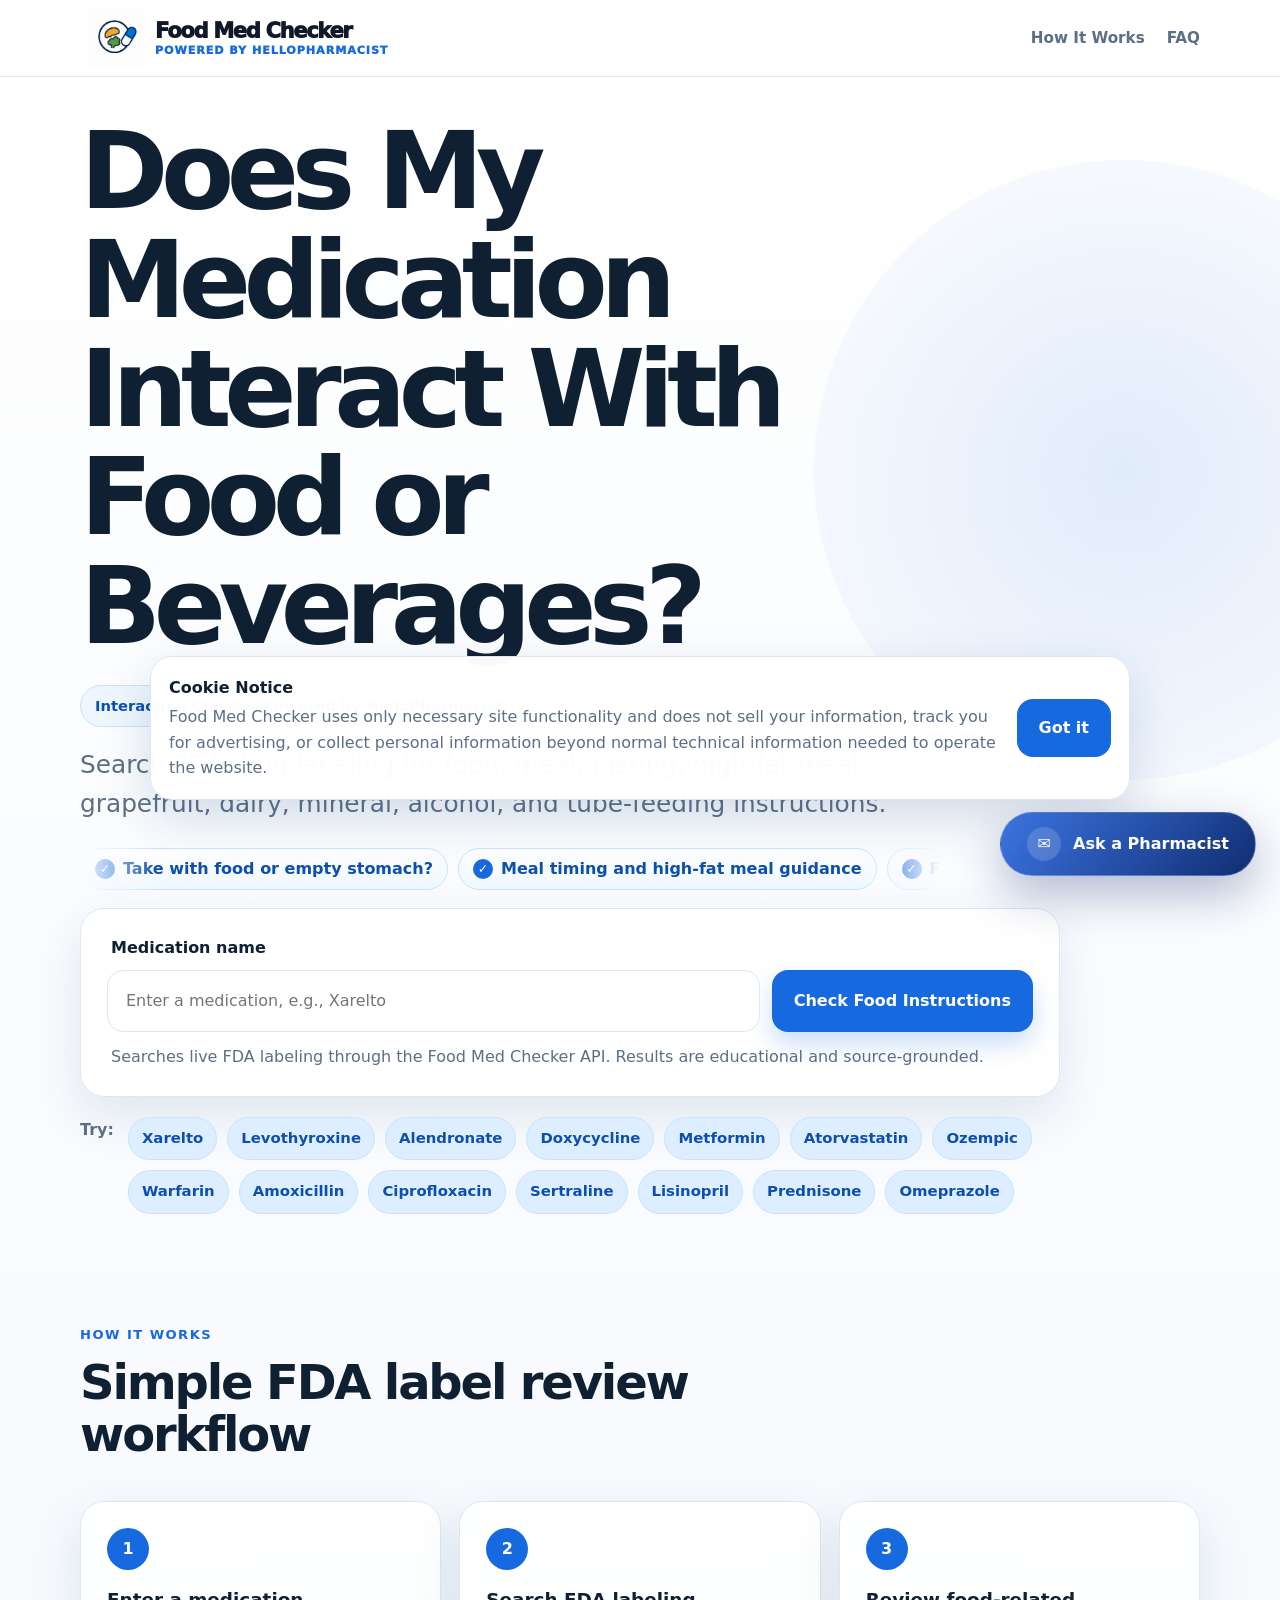
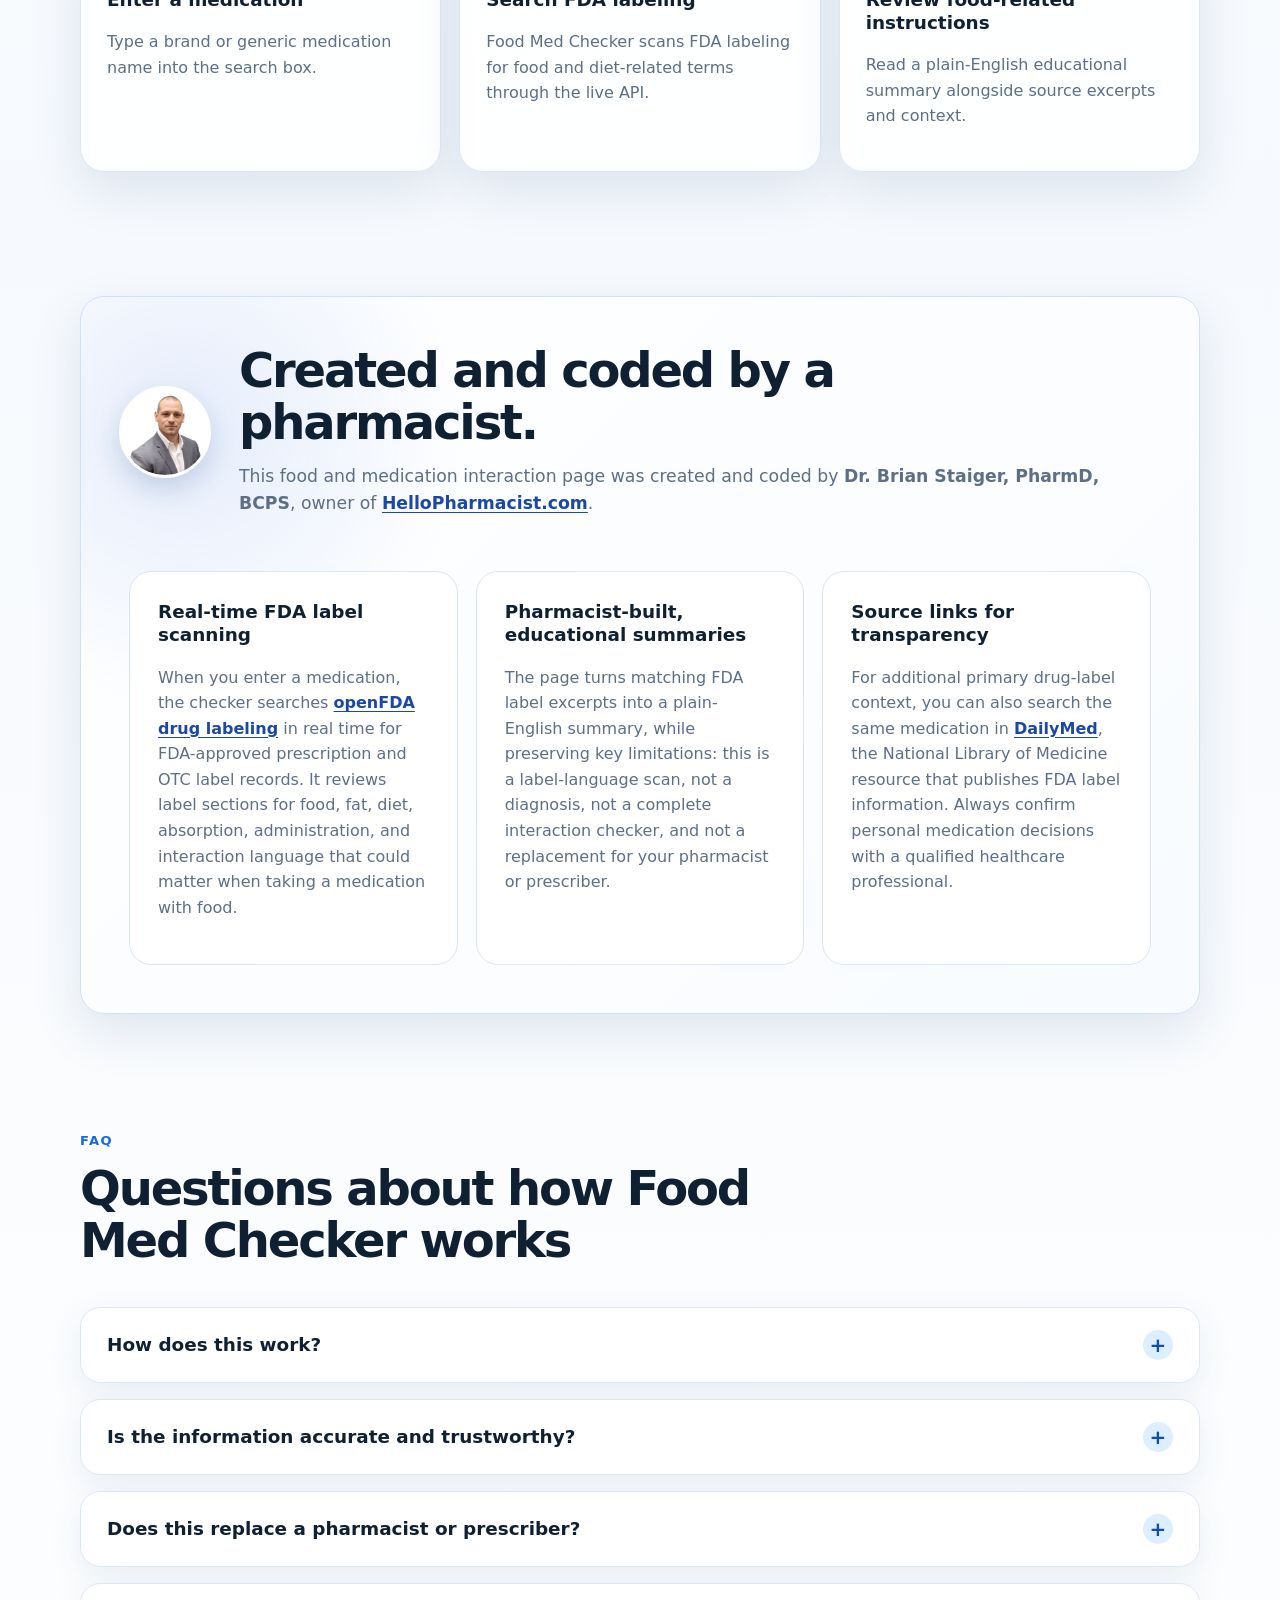
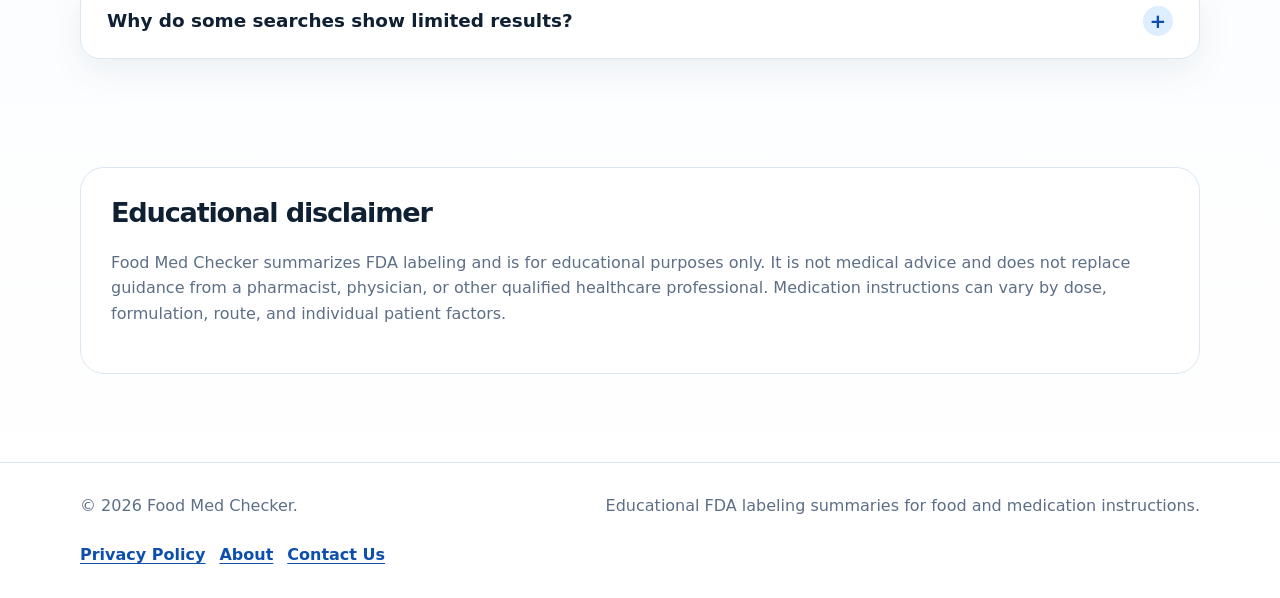
==== commit 34f0a4fd: "Revert recent website frontend changes" ====
--- a/index.html
+++ b/index.html
@@ -30,7 +30,7 @@
         <div class="hero-copy">
           <h1>Does My Medication Interact With Food or Beverages?</h1>
           <p class="powered-by">Interaction Checker Powered by <a href="https://hellopharmacist.com/" target="_blank" rel="noopener noreferrer">HelloPharmacist</a></p>
-          <p class="hero-subtitle">Pharmacist-built educational tool scanning FDA labeling for food, meals, fasting/empty-stomach timing, high-fat meals, grapefruit/citrus, fruit juice, dairy, minerals/antacids, vitamin K foods, tyramine foods, caffeine, alcohol, supplements/herbals, tube feeding, and administration instructions.</p>
+          <p class="hero-subtitle">Search FDA drug labeling for food, meal, fasting, high-fat meal, grapefruit, dairy, mineral, alcohol, and tube-feeding instructions.</p>
 
           <div class="hero-highlights ticker-highlights" aria-label="What Food Med Checker searches for">
             <div class="ticker-track">
@@ -62,7 +62,7 @@
               </div>
               <button type="submit">Check Food Instructions</button>
             </div>
-            <p class="search-note">Searches live FDA labeling through the Food Med Checker API. Results are educational, source-grounded, and not a complete drug-interaction checker.</p>
+            <p class="search-note">Searches live FDA labeling through the Food Med Checker API. Results are educational and source-grounded.</p>
           </form>
 
           <div class="example-area" aria-label="Example medication searches">
@@ -109,7 +109,7 @@
           <article class="step-card">
             <span class="step-number">2</span>
             <h3>Search FDA labeling</h3>
-            <p>Food Med Checker scans FDA labeling for food, beverage, timing, diet, supplement, tube-feeding, and administration language through the live API.</p>
+            <p>Food Med Checker scans FDA labeling for food and diet-related terms through the live API.</p>
           </article>
           <article class="step-card">
             <span class="step-number">3</span>
@@ -163,7 +163,7 @@
           </details>
           <details class="faq-item">
             <summary>Does this replace a pharmacist or prescriber?</summary>
-            <p>No. Food Med Checker is an educational label-search tool. It can help you find FDA label language about food, meals, fasting, absorption, and related instructions, but it is not a complete drug-interaction checker and your pharmacist or prescriber should confirm what applies to your dose, formulation, medical history, and full medication list.</p>
+            <p>No. Food Med Checker is an educational label-search tool. It can help you find FDA label language about food, meals, fasting, absorption, and related instructions, but your pharmacist or prescriber should confirm what applies to your dose, formulation, medical history, and full medication list.</p>
           </details>
           <details class="faq-item">
             <summary>Why do some searches show limited results?</summary>
--- a/assets/css/styles.css
+++ b/assets/css/styles.css
@@ -1715,225 +1715,3 @@
     gap: 10px;
   }
 }
-
-/* Updated Worker API result layout */
-.result-heading {
-  margin-bottom: 18px;
-}
-
-.result-heading h2 {
-  margin-bottom: 16px;
-}
-
-.result-summary-grid {
-  display: grid;
-  grid-template-columns: repeat(3, minmax(0, 1fr));
-  gap: 12px;
-  margin-bottom: 18px;
-}
-
-.result-summary-grid > div {
-  padding: 14px 16px;
-  border: 1px solid var(--border);
-  border-radius: 16px;
-  background: #f8fbff;
-}
-
-.result-summary-grid span {
-  display: block;
-  margin-bottom: 4px;
-  color: var(--muted);
-  font-size: 0.82rem;
-  font-weight: 800;
-  text-transform: uppercase;
-  letter-spacing: 0.04em;
-}
-
-.result-summary-grid strong {
-  display: block;
-  color: var(--text);
-  font-size: 1rem;
-  line-height: 1.35;
-}
-
-.result-badge {
-  display: inline-flex;
-  align-items: center;
-  width: fit-content;
-  max-width: 100%;
-  padding: 8px 12px;
-  border: 1px solid #c7e3ff;
-  border-radius: 999px;
-  color: var(--blue-dark);
-  background: var(--surface-blue);
-  font-size: 0.9rem;
-  font-weight: 900;
-  line-height: 1.2;
-  text-transform: none;
-}
-
-.food-badge {
-  border-color: #b8dfca;
-  color: #17613d;
-  background: #e9f8f0;
-}
-
-.status-badge {
-  border-color: #d8e6fa;
-  color: var(--blue-dark);
-  background: #f3f8ff;
-}
-
-.badge-row {
-  display: flex;
-  flex-wrap: wrap;
-  gap: 8px;
-  margin-bottom: 14px;
-}
-
-.quick-answer {
-  color: var(--text) !important;
-  font-size: 1.12rem;
-  font-weight: 750;
-}
-
-.practical-card {
-  border-color: #bfd9ff;
-  background: linear-gradient(180deg, #ffffff 0%, #eef7ff 100%);
-}
-
-.practical-card p {
-  color: var(--text) !important;
-  font-weight: 700;
-}
-
-.mct-card {
-  grid-column: 1 / -1;
-  background: #fbfdff;
-}
-
-.warning-card {
-  grid-column: 1 / -1;
-  border-color: #f1c27d;
-  background: #fff9ed;
-}
-
-.warning-card h3 {
-  color: #7a4700;
-}
-
-.warning-list,
-.finding-card-list {
-  display: grid;
-  gap: 12px;
-}
-
-.warning-item,
-.finding-card,
-.medline-card {
-  padding: 15px;
-  border: 1px solid var(--border);
-  border-radius: 14px;
-  background: #ffffff;
-}
-
-.warning-item {
-  border-color: #f0d2a2;
-}
-
-.warning-item h4,
-.finding-card h4 {
-  margin: 0 0 8px;
-}
-
-.warning-item p,
-.finding-card p {
-  margin-bottom: 0;
-}
-
-.findings-section {
-  grid-column: 1 / -1;
-}
-
-.finding-severity,
-.finding-meta,
-.supplemental-note,
-.medline-source {
-  color: var(--muted);
-  font-size: 0.92rem;
-  font-weight: 700;
-}
-
-.result-chip-group {
-  display: grid;
-  gap: 8px;
-  margin-top: 14px;
-}
-
-.result-chip-group > span {
-  color: var(--muted);
-  font-size: 0.88rem;
-  font-weight: 900;
-}
-
-.excerpt-card summary {
-  display: flex;
-  align-items: flex-start;
-  justify-content: space-between;
-  gap: 12px;
-  cursor: pointer;
-  font-weight: 900;
-  list-style: none;
-}
-
-.excerpt-card summary::-webkit-details-marker {
-  display: none;
-}
-
-.excerpt-card summary::before {
-  content: "+";
-  display: inline-grid;
-  place-items: center;
-  flex: 0 0 auto;
-  width: 24px;
-  height: 24px;
-  border-radius: 50%;
-  color: var(--blue-dark);
-  background: var(--blue-soft);
-  font-weight: 900;
-}
-
-.excerpt-card[open] summary::before {
-  content: "–";
-}
-
-.excerpt-card summary span {
-  flex: 1;
-  min-width: 0;
-}
-
-.excerpt-body {
-  margin-top: 14px;
-}
-
-.excerpt-highlight {
-  padding: 0 2px;
-  border-radius: 4px;
-  background: #fff1a8;
-}
-
-@media (max-width: 860px) {
-  .result-summary-grid {
-    grid-template-columns: 1fr;
-  }
-}
-
-@media (max-width: 620px) {
-  .result-badge {
-    border-radius: 14px;
-  }
-
-  .excerpt-card summary {
-    flex-direction: column;
-  }
-}
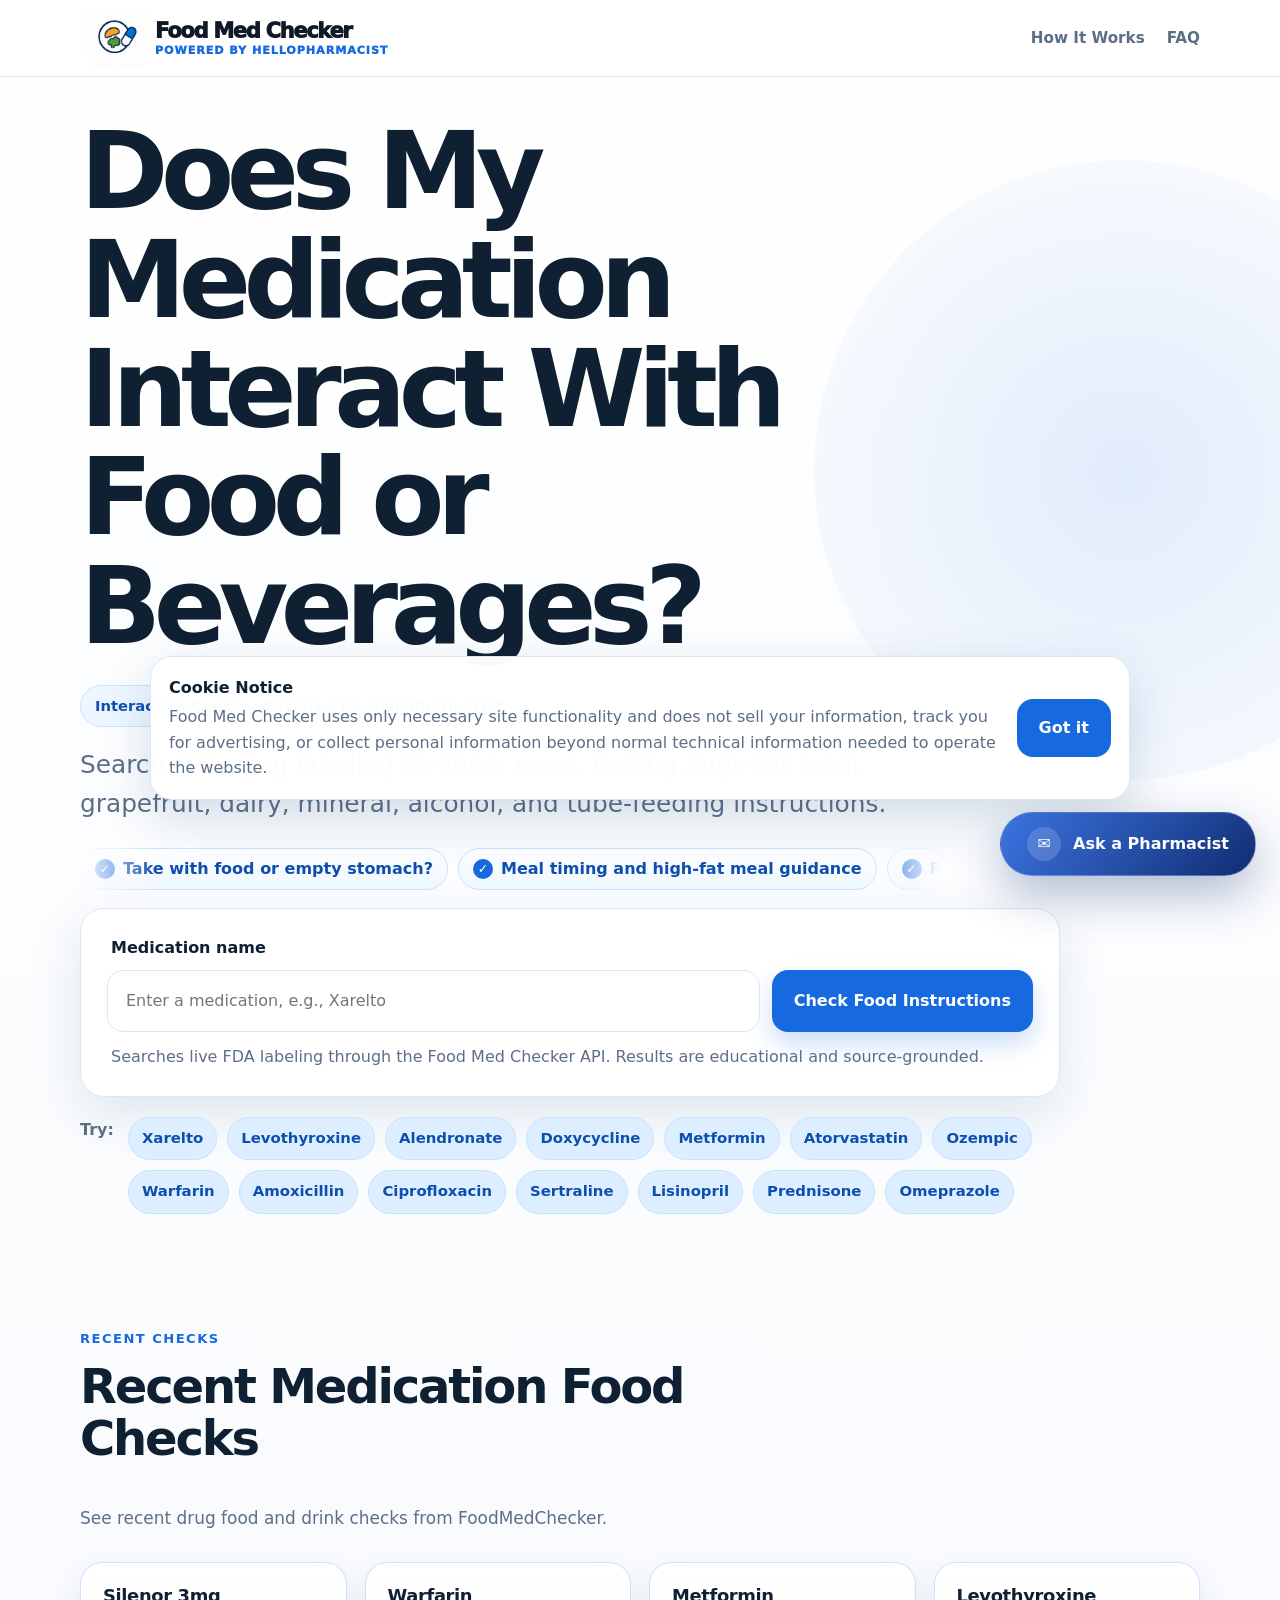
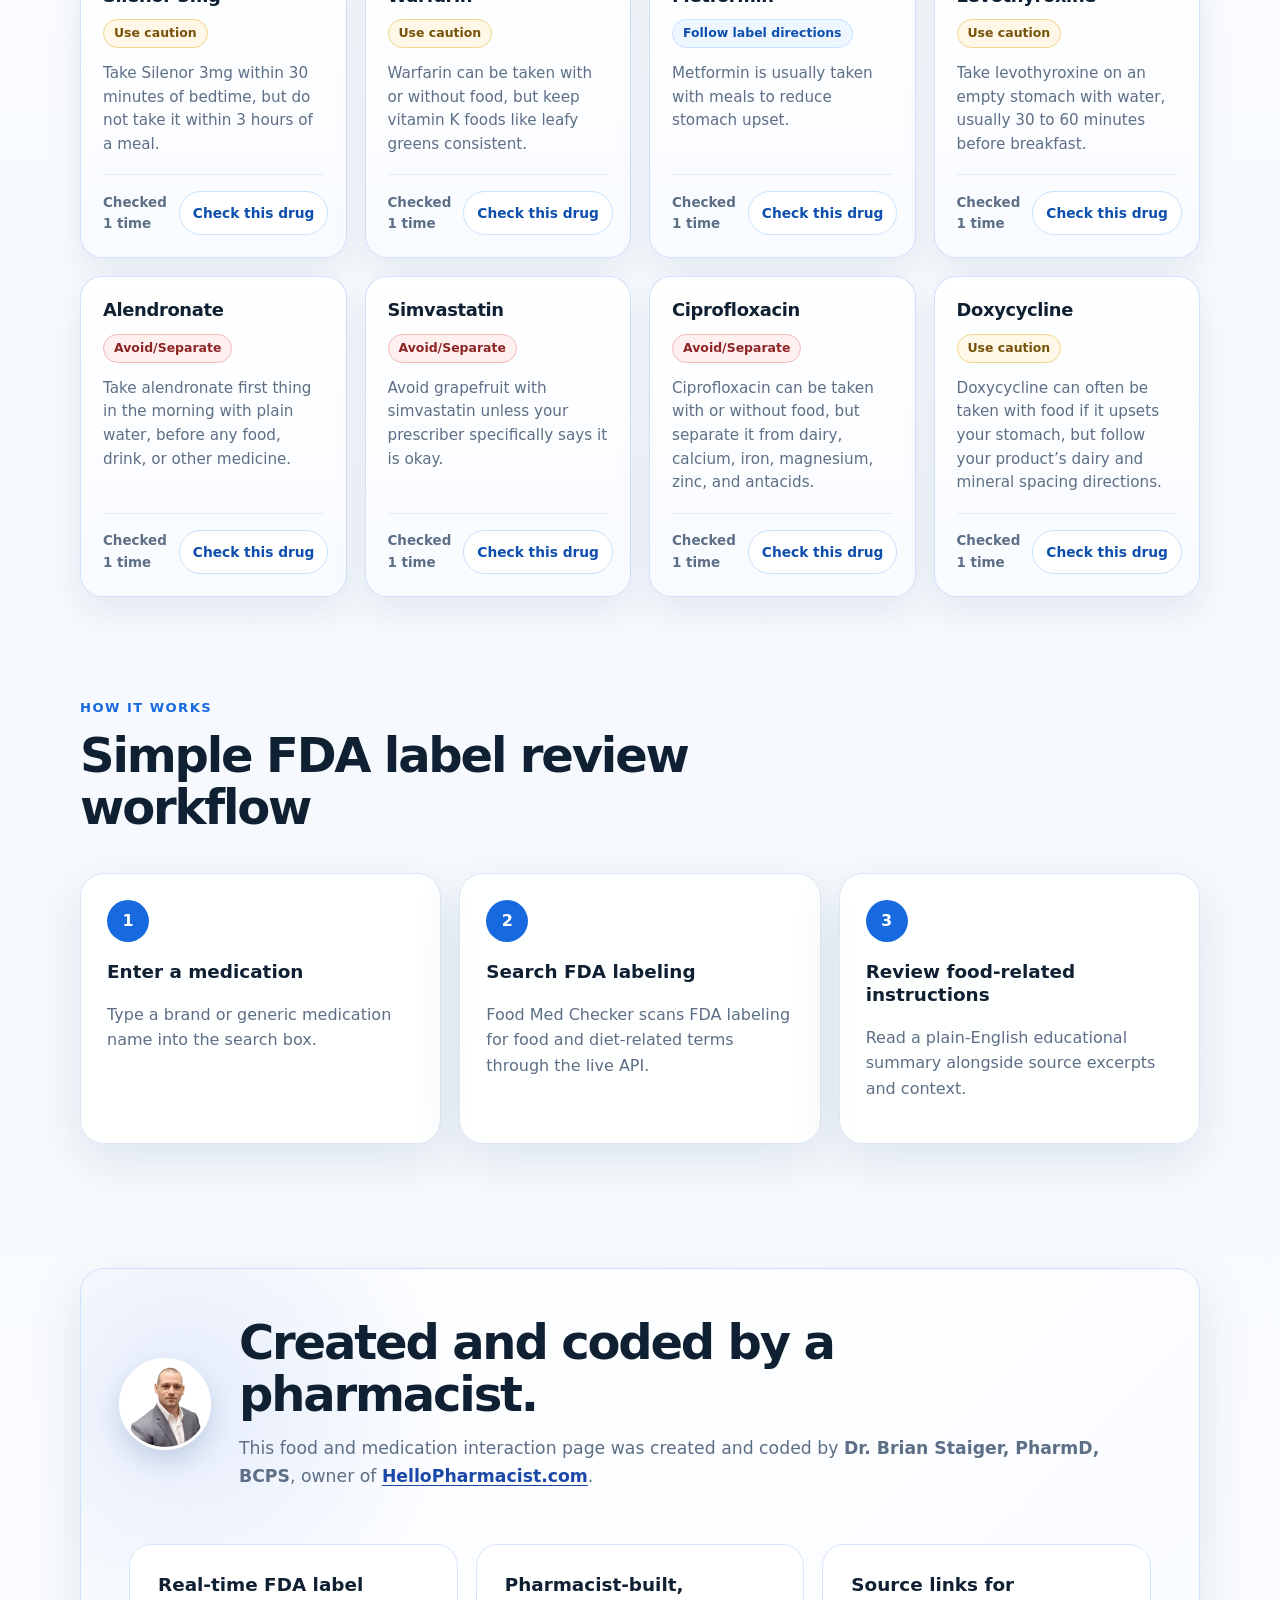
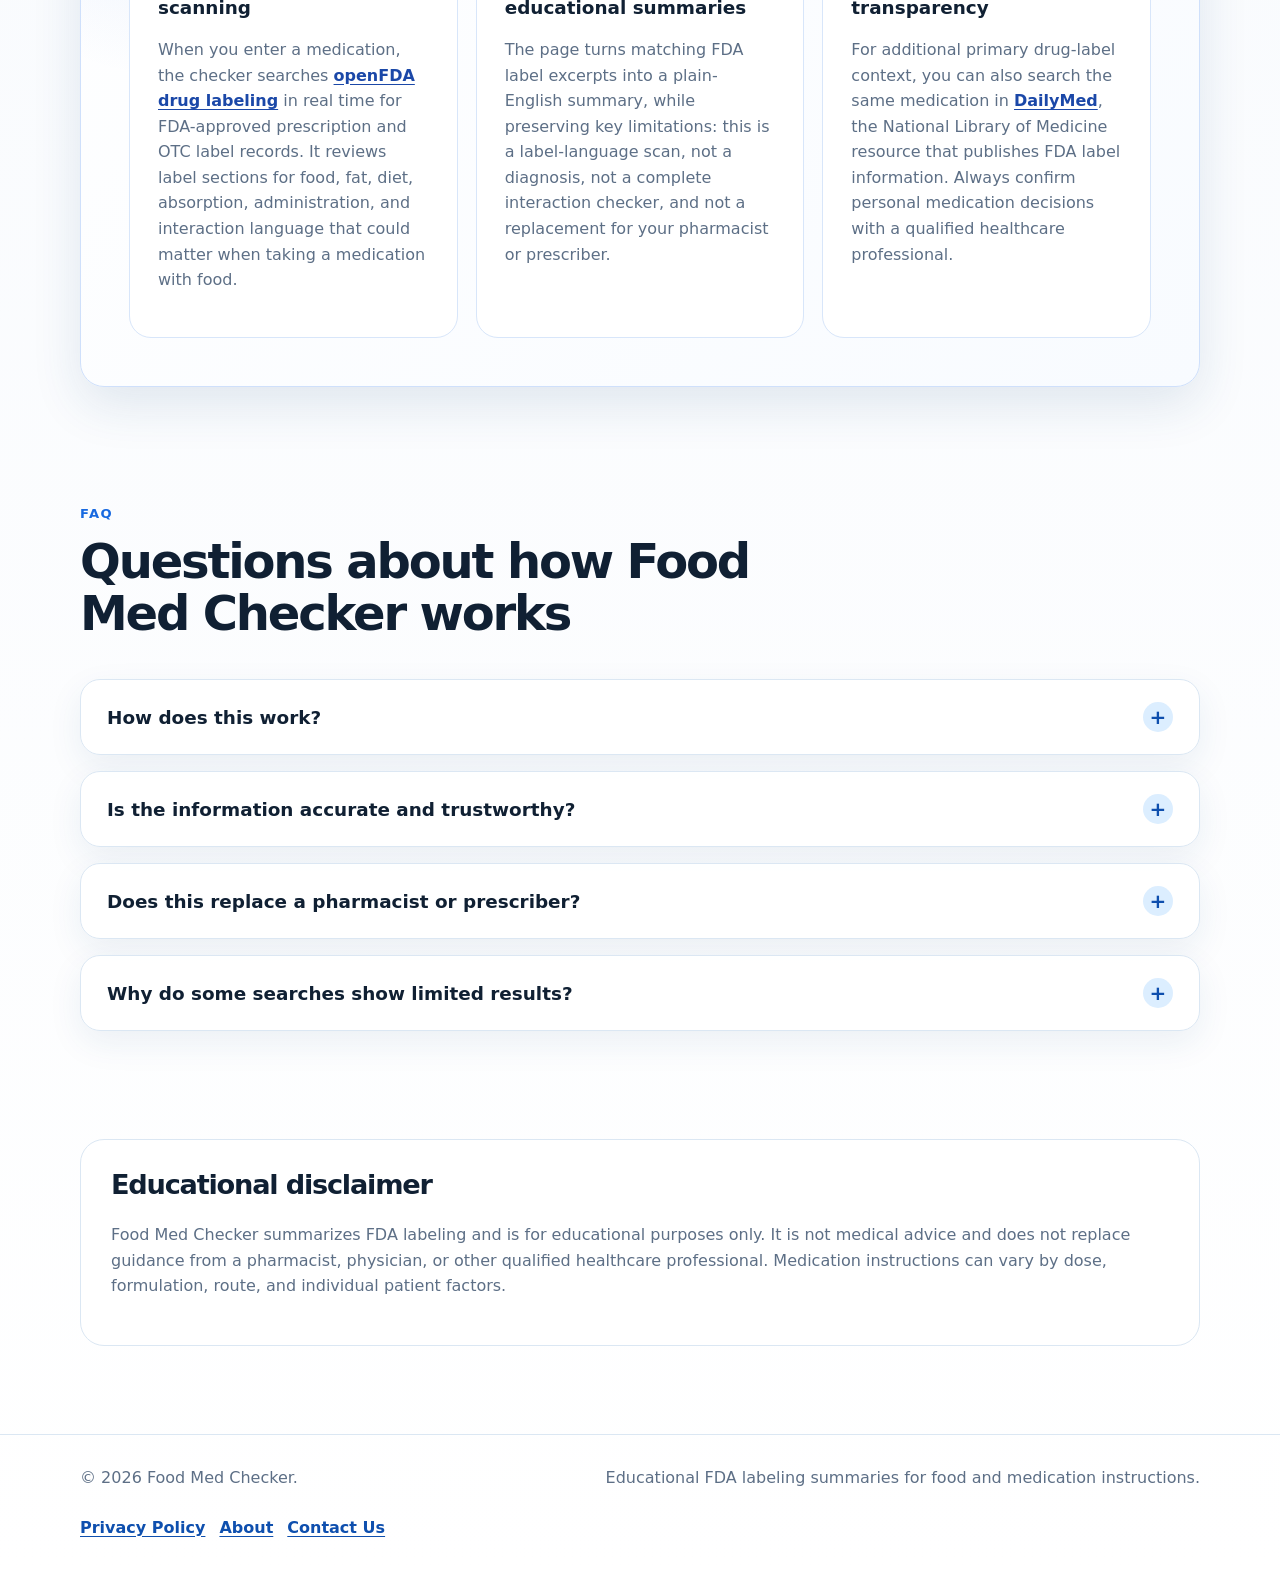
==== commit 1bf08f53: "Add recent medication food checks" ====
--- a/index.html
+++ b/index.html
@@ -94,6 +94,18 @@
       </div>
     </section>
 
+
+    <section class="section recent-checks-section hidden" id="recent-medication-checks" aria-labelledby="recent-medication-checks-title">
+      <div class="container">
+        <div class="section-heading recent-checks-heading">
+          <p class="eyebrow">Recent checks</p>
+          <h2 id="recent-medication-checks-title">Recent Medication Food Checks</h2>
+          <p>See recent drug food and drink checks from FoodMedChecker.</p>
+        </div>
+        <div class="recent-checks-grid" id="recent-medication-checks-grid"></div>
+      </div>
+    </section>
+
     <section class="section" id="how-it-works">
       <div class="container">
         <div class="section-heading">
--- a/assets/css/styles.css
+++ b/assets/css/styles.css
@@ -493,6 +493,61 @@
 }
 
 .loading-card p { margin: 4px 0 0; color: var(--muted); }
+
+.loading-copy {
+  min-width: 0;
+}
+
+.loading-fact-box {
+  position: relative;
+  min-height: 92px;
+  margin-top: 16px;
+  padding: 14px 16px;
+  border: 1px solid rgba(23, 105, 224, 0.18);
+  border-radius: 18px;
+  overflow: hidden;
+  background: linear-gradient(135deg, rgba(255, 255, 255, 0.92), rgba(228, 241, 255, 0.88));
+  box-shadow: 0 14px 30px rgba(23, 105, 224, 0.09);
+}
+
+.loading-fact-box::after {
+  content: "";
+  position: absolute;
+  inset: auto -18px -30px auto;
+  width: 86px;
+  height: 86px;
+  border-radius: 50%;
+  background: radial-gradient(circle, rgba(31, 184, 205, 0.22), transparent 68%);
+}
+
+.loading-fact-kicker {
+  display: inline-flex;
+  margin-bottom: 6px;
+  padding: 4px 9px;
+  border-radius: 999px;
+  color: var(--blue-dark);
+  background: #dff3ff;
+  font-size: 0.74rem;
+  font-weight: 800;
+  letter-spacing: 0.08em;
+  text-transform: uppercase;
+}
+
+.loading-card .loading-fact-text {
+  margin: 0;
+  color: #243b53;
+  font-size: 0.98rem;
+  font-weight: 700;
+  line-height: 1.45;
+  opacity: 0;
+  transform: translateY(10px) scale(0.98);
+  transition: opacity 220ms ease, transform 220ms ease;
+}
+
+.loading-card .loading-fact-text.is-visible {
+  opacity: 1;
+  transform: translateY(0) scale(1);
+}
 
 .loading-spinner {
   flex: 0 0 auto;
@@ -1684,7 +1739,7 @@
   .ticker-track {
     width: max-content;
     max-width: none;
-    animation: none;
+    animation: ticker-scroll 34s linear infinite;
   }
 
   .hero-highlights span,
@@ -1692,7 +1747,7 @@
     width: auto;
     max-width: calc(100vw - 48px);
     flex: 0 0 auto;
-    white-space: normal;
+    white-space: nowrap;
   }
 
   .search-card {
@@ -1715,3 +1770,163 @@
     gap: 10px;
   }
 }
+
+.recent-checks-section {
+  padding-top: 52px;
+  padding-bottom: 52px;
+}
+
+.recent-checks-heading p:last-child {
+  max-width: 640px;
+  color: var(--muted);
+  font-size: 1.06rem;
+}
+
+.recent-checks-grid {
+  display: grid;
+  grid-template-columns: repeat(4, minmax(0, 1fr));
+  gap: 18px;
+}
+
+.recent-check-card {
+  display: flex;
+  flex-direction: column;
+  min-width: 0;
+  min-height: 100%;
+  padding: 22px;
+  border: 1px solid rgba(207, 224, 251, 0.95);
+  border-radius: 22px;
+  background: linear-gradient(180deg, #ffffff 0%, #f8fbff 100%);
+  box-shadow: 0 14px 34px rgba(25, 72, 125, 0.09);
+}
+
+.recent-check-card-header {
+  display: grid;
+  gap: 12px;
+  margin-bottom: 14px;
+}
+
+.recent-check-card h3 {
+  margin: 0;
+  color: var(--text);
+  font-size: 1.12rem;
+  letter-spacing: -0.02em;
+}
+
+.recent-check-badge {
+  display: inline-flex;
+  width: fit-content;
+  align-items: center;
+  padding: 6px 10px;
+  border: 1px solid #c7e3ff;
+  border-radius: 999px;
+  color: var(--blue-dark);
+  background: var(--surface-blue);
+  font-size: 0.78rem;
+  font-weight: 900;
+  line-height: 1.2;
+}
+
+.recent-check-badge-use-caution {
+  border-color: #f3d58a;
+  color: #76530a;
+  background: #fff8e8;
+}
+
+.recent-check-badge-avoid-separate {
+  border-color: #f1b9b9;
+  color: #8d2424;
+  background: #fff0f0;
+}
+
+.recent-check-badge-no-special-food-issue-found {
+  border-color: #bfe7d2;
+  color: #176044;
+  background: #effaf4;
+}
+
+.recent-check-answer {
+  display: -webkit-box;
+  margin-bottom: 18px;
+  overflow: hidden;
+  color: var(--muted);
+  font-size: 0.95rem;
+  line-height: 1.55;
+  -webkit-box-orient: vertical;
+  -webkit-line-clamp: 5;
+}
+
+.recent-check-card-footer {
+  display: flex;
+  align-items: center;
+  justify-content: space-between;
+  gap: 12px;
+  margin-top: auto;
+  padding-top: 16px;
+  border-top: 1px solid #e4edf7;
+}
+
+.recent-check-card-footer span {
+  color: var(--muted);
+  font-size: 0.84rem;
+  font-weight: 750;
+}
+
+.recent-check-action {
+  padding: 10px 13px;
+  border: 1px solid #c7e3ff;
+  border-radius: 999px;
+  color: var(--blue-dark);
+  background: #ffffff;
+  box-shadow: none;
+  font-size: 0.86rem;
+  white-space: nowrap;
+}
+
+.recent-check-action:hover,
+.recent-check-action:focus {
+  color: #ffffff;
+  background: var(--blue);
+  outline: none;
+}
+
+.recent-check-action:focus-visible {
+  box-shadow: 0 0 0 4px rgba(23, 105, 224, 0.16);
+}
+
+@media (max-width: 1020px) {
+  .recent-checks-grid {
+    grid-template-columns: repeat(3, minmax(0, 1fr));
+  }
+}
+
+@media (max-width: 860px) {
+  .recent-checks-grid {
+    grid-template-columns: repeat(2, minmax(0, 1fr));
+  }
+}
+
+@media (max-width: 620px) {
+  .recent-checks-section {
+    padding-top: 40px;
+    padding-bottom: 40px;
+  }
+
+  .recent-checks-grid {
+    grid-template-columns: 1fr;
+  }
+
+  .recent-check-card {
+    padding: 20px;
+    border-radius: 20px;
+  }
+
+  .recent-check-card-footer {
+    align-items: flex-start;
+    flex-direction: column;
+  }
+
+  .recent-check-action {
+    width: 100%;
+  }
+}
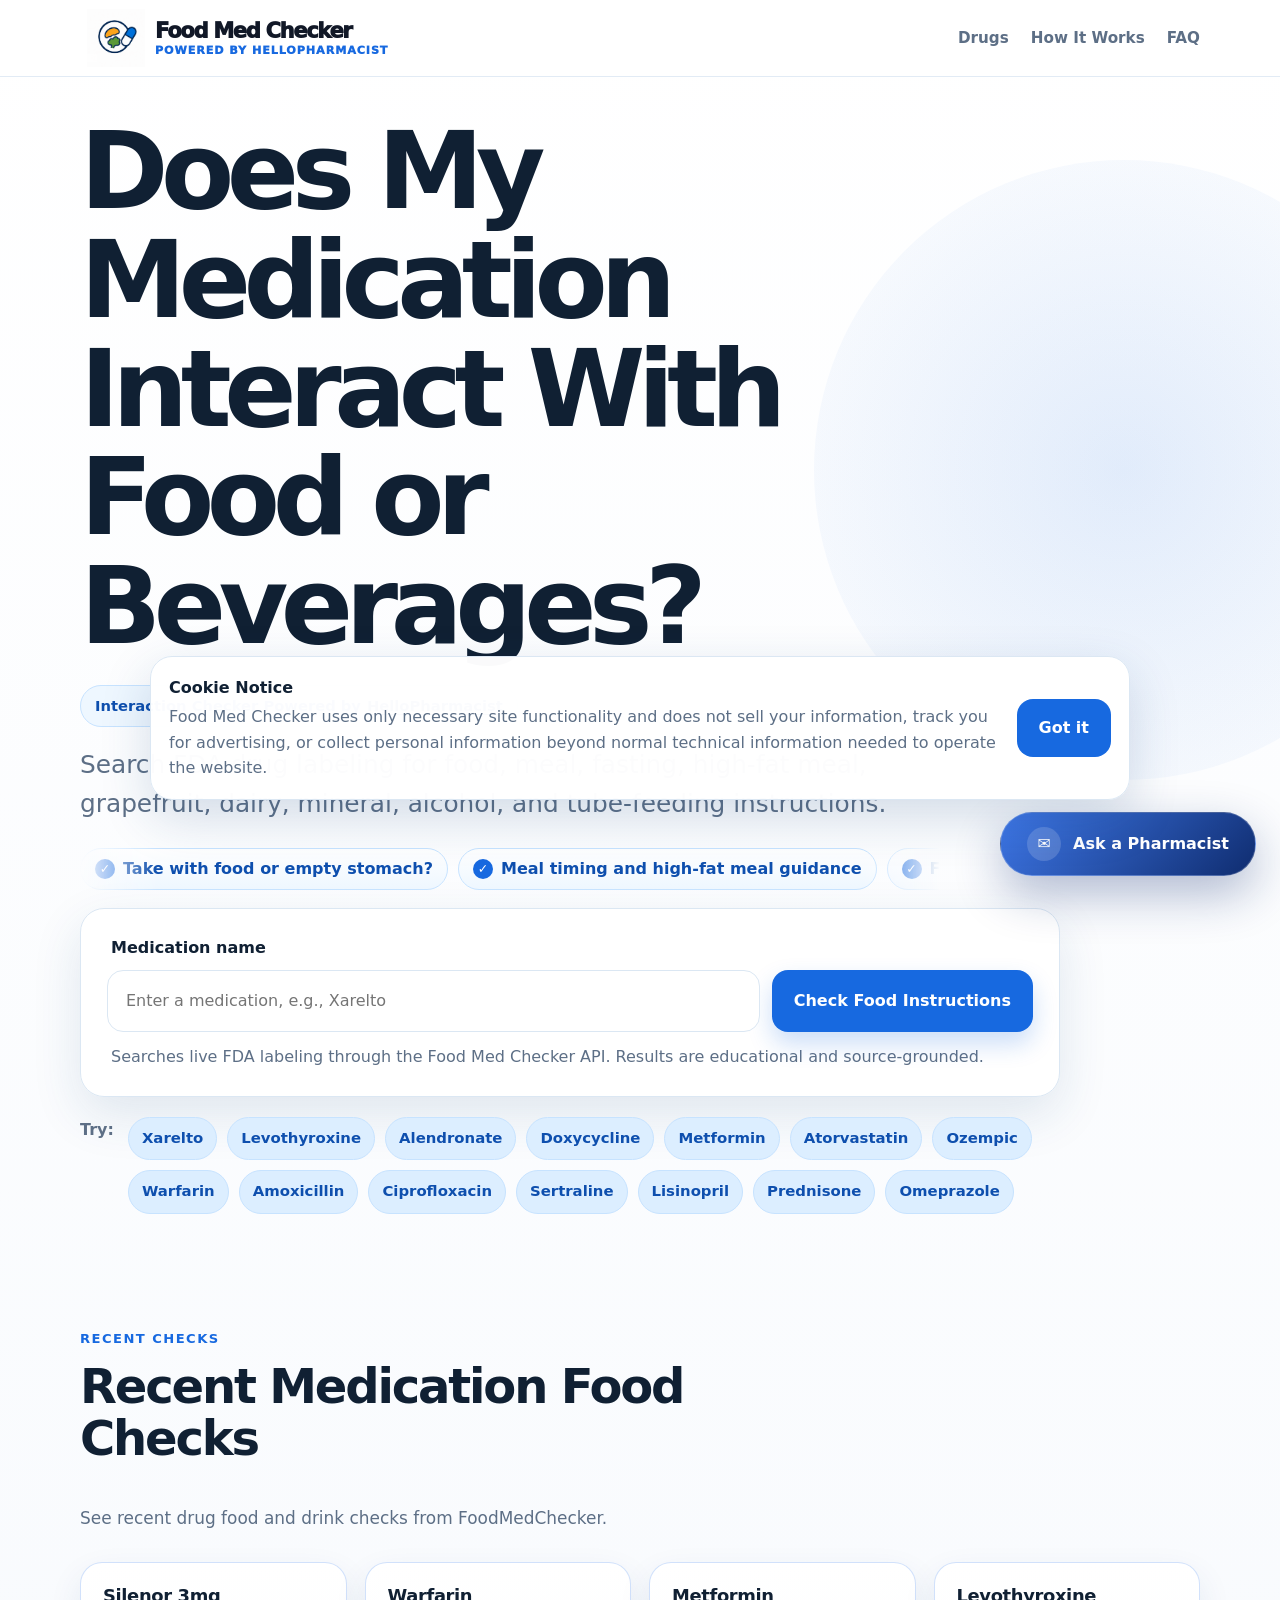
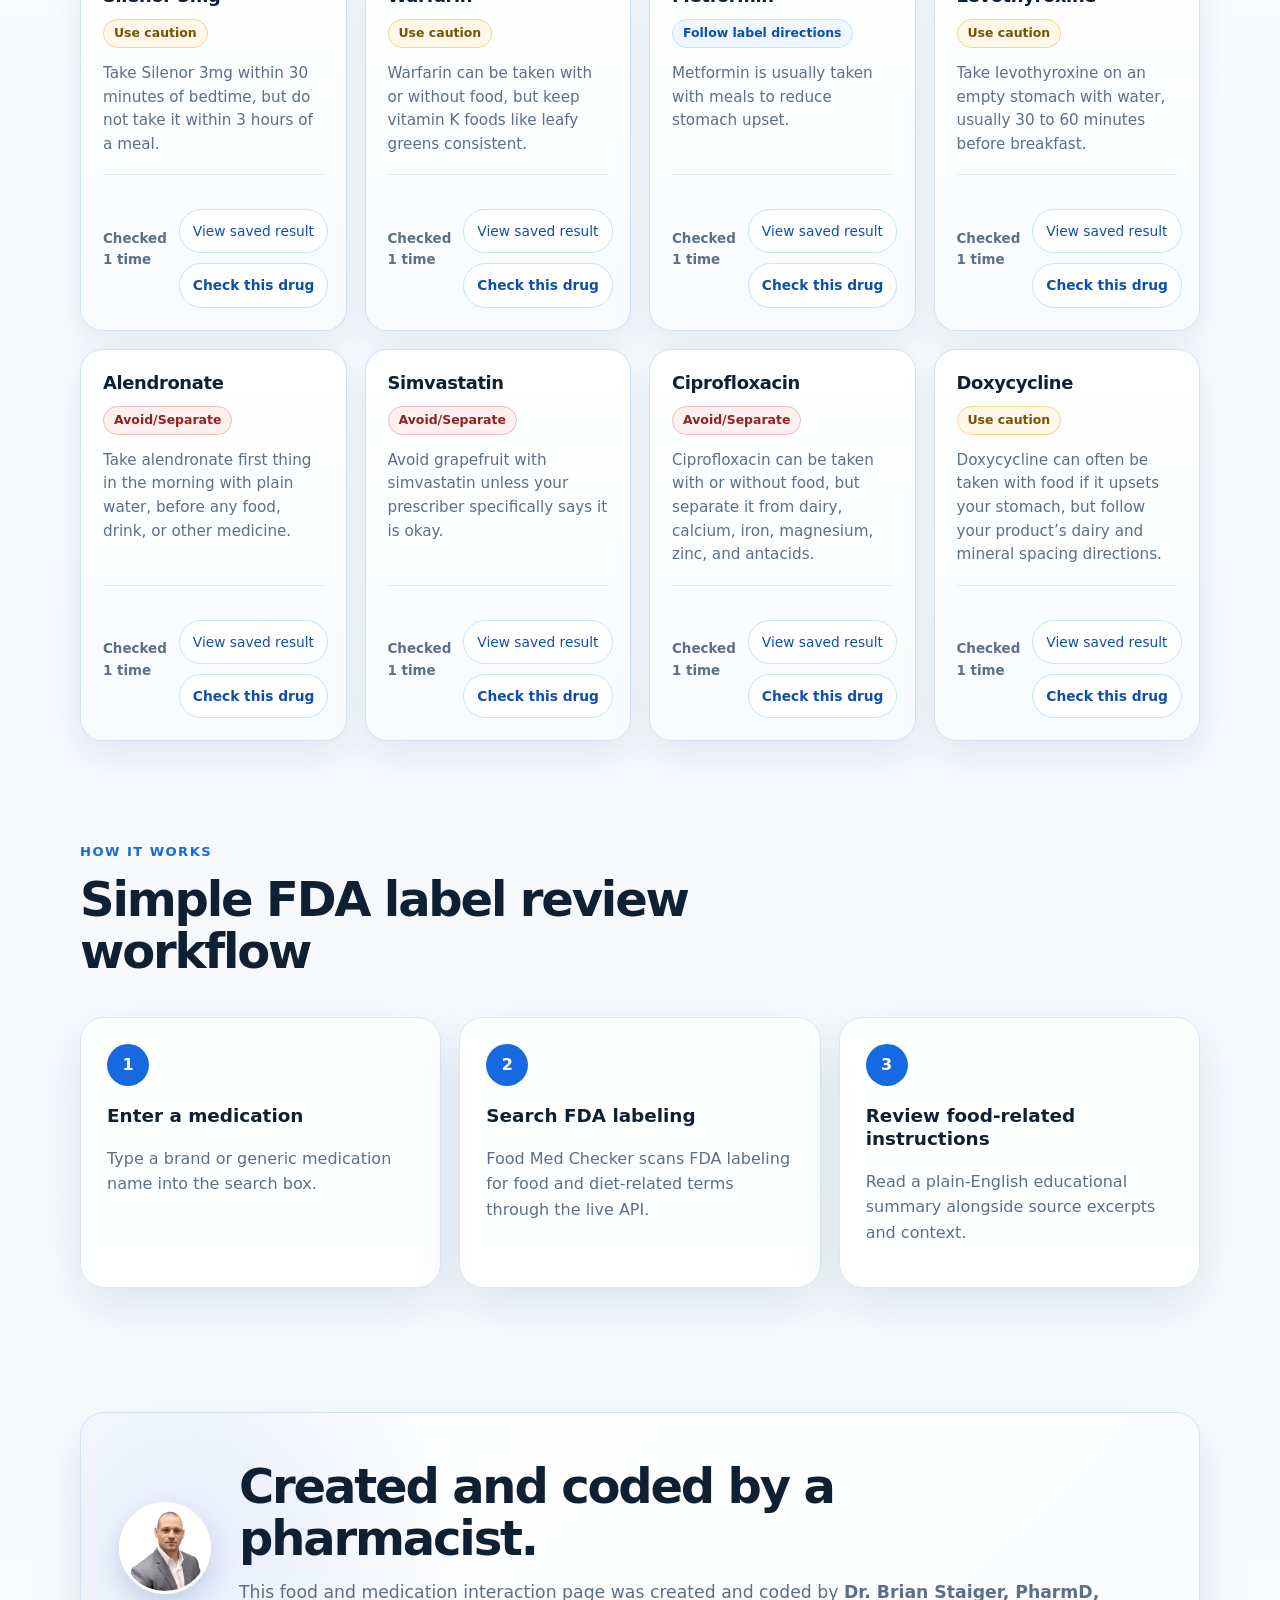
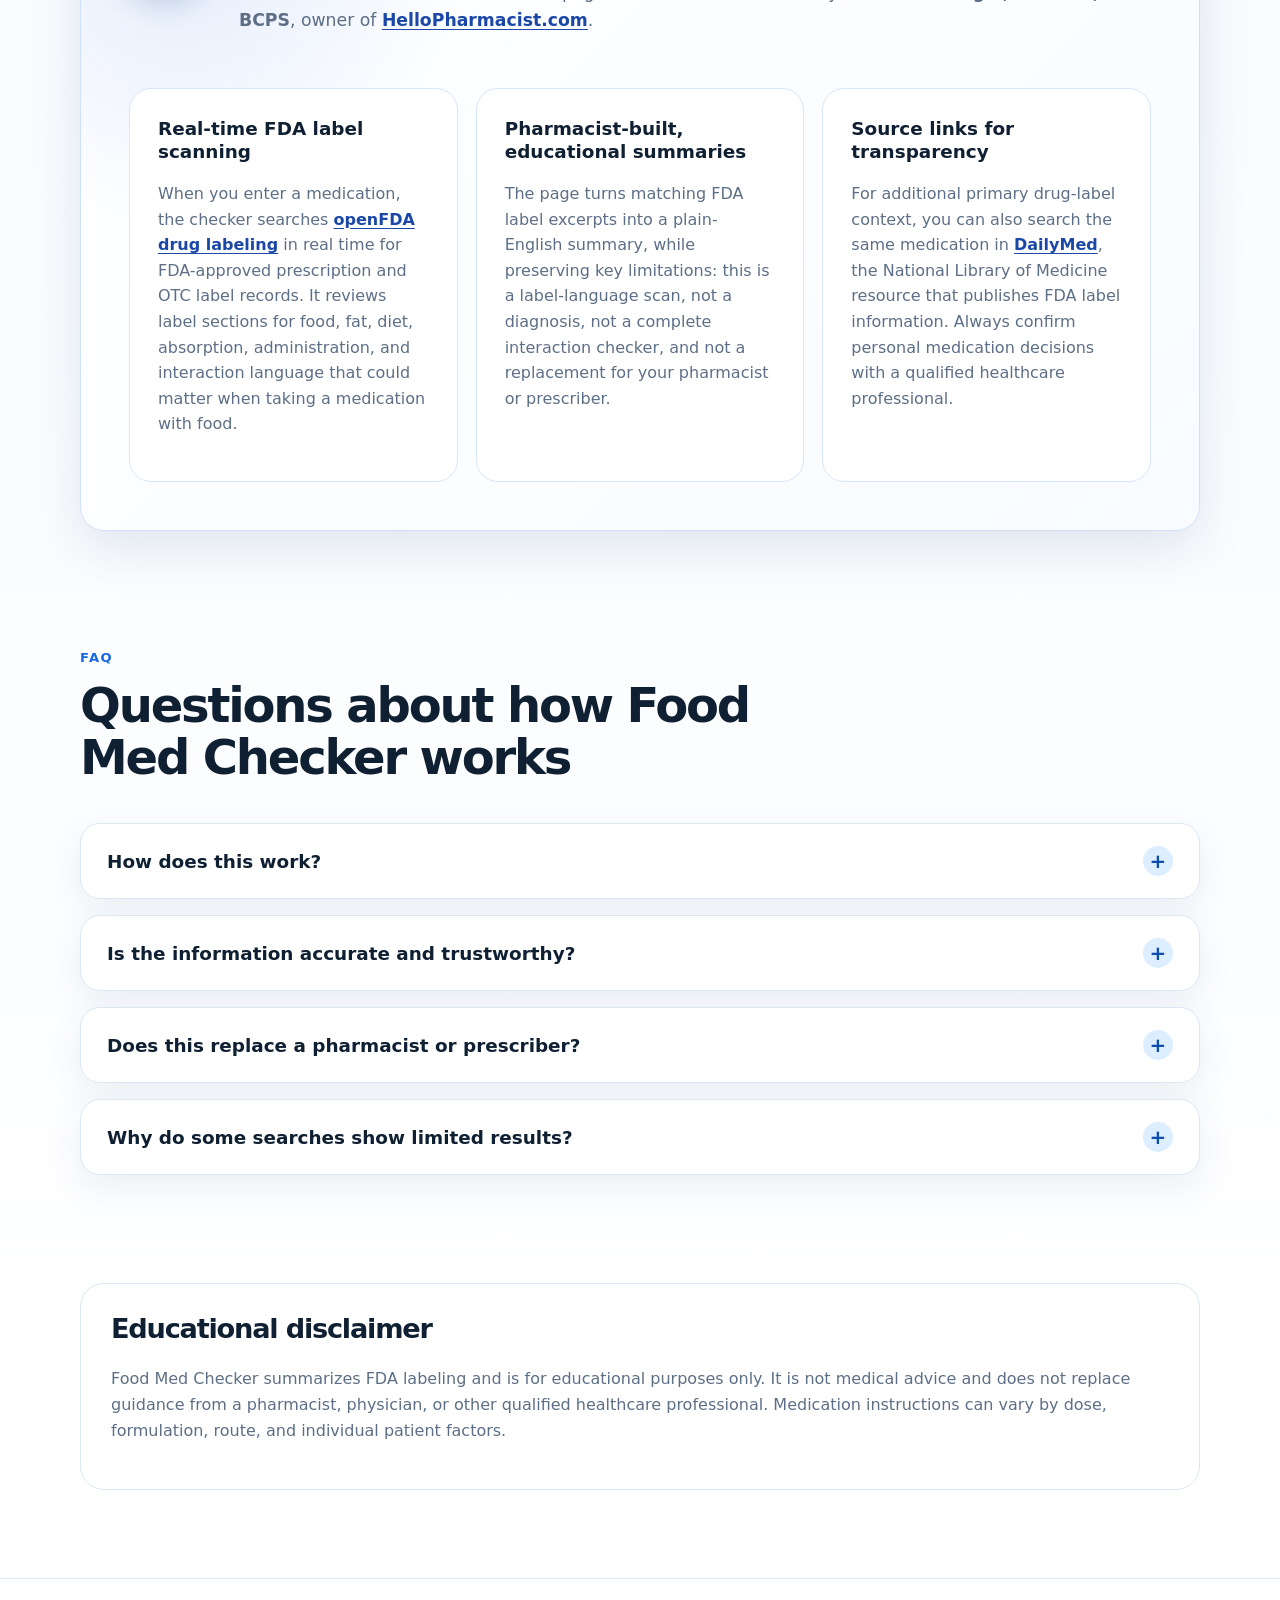
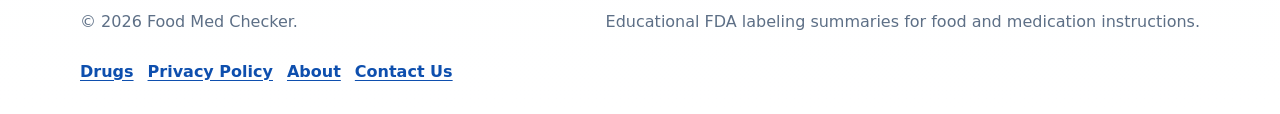
==== commit 88889a5c: "Add public drug directory pages" ====
--- a/index.html
+++ b/index.html
@@ -18,6 +18,7 @@
         </span>
       </a>
       <nav class="site-nav" aria-label="Primary navigation">
+        <a href="/drugs/">Drugs</a>
         <a href="#how-it-works">How It Works</a>
         <a href="#faq">FAQ</a>
       </nav>
@@ -200,6 +201,7 @@
       <p>&copy; <span id="year"></span> Food Med Checker.</p>
       <p>Educational FDA labeling summaries for food and medication instructions.</p>
       <nav class="footer-links" aria-label="Footer navigation">
+        <a href="/drugs/">Drugs</a>
         <a href="/privacy-policy">Privacy Policy</a>
         <a href="/about">About</a>
         <a href="/contact-us">Contact Us</a>
--- a/assets/css/styles.css
+++ b/assets/css/styles.css
@@ -1930,3 +1930,258 @@
     width: 100%;
   }
 }
+
+.directory-hero,
+.drug-detail-hero {
+  padding-top: 58px;
+  padding-bottom: 42px;
+  background: radial-gradient(circle at top left, rgba(220, 238, 255, 0.74), transparent 42%);
+}
+
+.directory-hero h1,
+.drug-detail-hero h1 {
+  max-width: 850px;
+  font-size: clamp(2rem, 4vw, 3.25rem);
+}
+
+.directory-trust-note {
+  max-width: 760px;
+  color: var(--muted);
+  font-weight: 700;
+}
+
+.directory-toolbar {
+  display: grid;
+  gap: 18px;
+  max-width: 980px;
+  margin-top: 30px;
+  padding: 22px;
+  border: 1px solid var(--border);
+  border-radius: var(--radius);
+  background: rgba(255, 255, 255, 0.94);
+  box-shadow: var(--shadow);
+}
+
+.directory-search {
+  display: grid;
+  gap: 10px;
+  font-weight: 850;
+}
+
+.directory-search input {
+  width: 100%;
+}
+
+.az-filter {
+  display: flex;
+  flex-wrap: wrap;
+  gap: 8px;
+}
+
+.az-filter-button {
+  min-width: 42px;
+  padding: 9px 12px;
+  border: 1px solid #c7e3ff;
+  border-radius: 999px;
+  color: var(--blue-dark);
+  background: #ffffff;
+  box-shadow: none;
+  font-size: 0.88rem;
+}
+
+.az-filter-button:hover,
+.az-filter-button:focus,
+.az-filter-button.active {
+  color: #ffffff;
+  background: var(--blue);
+  outline: none;
+}
+
+.directory-count {
+  margin: 0;
+  color: var(--muted);
+  font-weight: 800;
+}
+
+.directory-results-section,
+.drug-detail-layout-section {
+  padding-top: 34px;
+}
+
+.drug-directory-section + .drug-directory-section {
+  margin-top: 34px;
+}
+
+.drug-letter-heading {
+  margin-bottom: 16px;
+  padding-bottom: 10px;
+  border-bottom: 1px solid var(--border);
+  color: var(--blue-dark);
+  font-size: 1.5rem;
+}
+
+.drug-directory-grid {
+  display: grid;
+  grid-template-columns: repeat(2, minmax(0, 1fr));
+  gap: 18px;
+}
+
+.drug-directory-card,
+.drug-detail-card,
+.directory-empty-state,
+.directory-error-state {
+  padding: 24px;
+  border: 1px solid rgba(207, 224, 251, 0.95);
+  border-radius: 22px;
+  background: linear-gradient(180deg, #ffffff 0%, #f8fbff 100%);
+  box-shadow: 0 14px 34px rgba(25, 72, 125, 0.09);
+}
+
+.drug-directory-card-header,
+.drug-detail-title-row {
+  display: flex;
+  align-items: flex-start;
+  justify-content: space-between;
+  gap: 14px;
+}
+
+.drug-directory-card-title {
+  margin: 0;
+  font-size: 1.24rem;
+}
+
+.drug-directory-card-title a:hover,
+.recent-check-card h3 a:hover {
+  color: var(--blue);
+}
+
+.drug-directory-card-answer {
+  margin: 16px 0;
+  color: var(--muted);
+}
+
+.drug-directory-card-meta,
+.drug-detail-meta {
+  display: flex;
+  flex-wrap: wrap;
+  gap: 10px 16px;
+  color: var(--muted);
+  font-size: 0.9rem;
+  font-weight: 800;
+}
+
+.drug-directory-card-actions,
+.drug-detail-actions,
+.recent-check-actions {
+  display: flex;
+  flex-wrap: wrap;
+  gap: 10px;
+  margin-top: 18px;
+}
+
+.directory-button-primary,
+.directory-button-secondary {
+  display: inline-flex;
+  align-items: center;
+  justify-content: center;
+  padding: 11px 15px;
+  border-radius: 999px;
+  font-weight: 850;
+  line-height: 1.2;
+}
+
+.directory-button-primary {
+  color: #ffffff;
+  background: var(--blue);
+  box-shadow: 0 10px 20px rgba(23, 105, 224, 0.2);
+}
+
+.directory-button-primary:hover,
+.directory-button-primary:focus {
+  background: var(--blue-dark);
+}
+
+.directory-button-secondary {
+  border: 1px solid #c7e3ff;
+  color: var(--blue-dark);
+  background: #ffffff;
+}
+
+.directory-button-secondary:hover,
+.directory-button-secondary:focus {
+  color: #ffffff;
+  background: var(--blue);
+}
+
+.drug-detail-layout {
+  display: grid;
+  grid-template-columns: minmax(0, 1fr);
+  gap: 18px;
+}
+
+.drug-detail-card h2 {
+  margin-bottom: 10px;
+  font-size: 1.55rem;
+}
+
+.drug-detail-card p {
+  margin-bottom: 0;
+  color: var(--muted);
+}
+
+.drug-detail-card-featured {
+  border-color: #c7e3ff;
+  background: linear-gradient(135deg, #ffffff 0%, var(--surface-blue) 100%);
+  box-shadow: var(--shadow);
+}
+
+.drug-detail-card-featured p {
+  color: var(--text);
+  font-size: clamp(1.1rem, 2vw, 1.35rem);
+  font-weight: 750;
+}
+
+.drug-detail-disclaimer {
+  background: #ffffff;
+}
+
+.directory-empty-state,
+.directory-error-state {
+  max-width: 760px;
+}
+
+.directory-error-state {
+  border-color: #f1b9b9;
+  background: #fff8f8;
+}
+
+@media (max-width: 860px) {
+  .drug-directory-grid {
+    grid-template-columns: 1fr;
+  }
+
+  .drug-directory-card-header,
+  .drug-detail-title-row {
+    display: grid;
+  }
+}
+
+@media (max-width: 620px) {
+  .directory-toolbar,
+  .drug-directory-card,
+  .drug-detail-card,
+  .directory-empty-state,
+  .directory-error-state {
+    padding: 18px;
+  }
+
+  .az-filter-button {
+    min-width: 38px;
+    padding: 8px 10px;
+  }
+
+  .recent-check-actions,
+  .recent-check-actions .recent-check-action {
+    width: 100%;
+  }
+}
